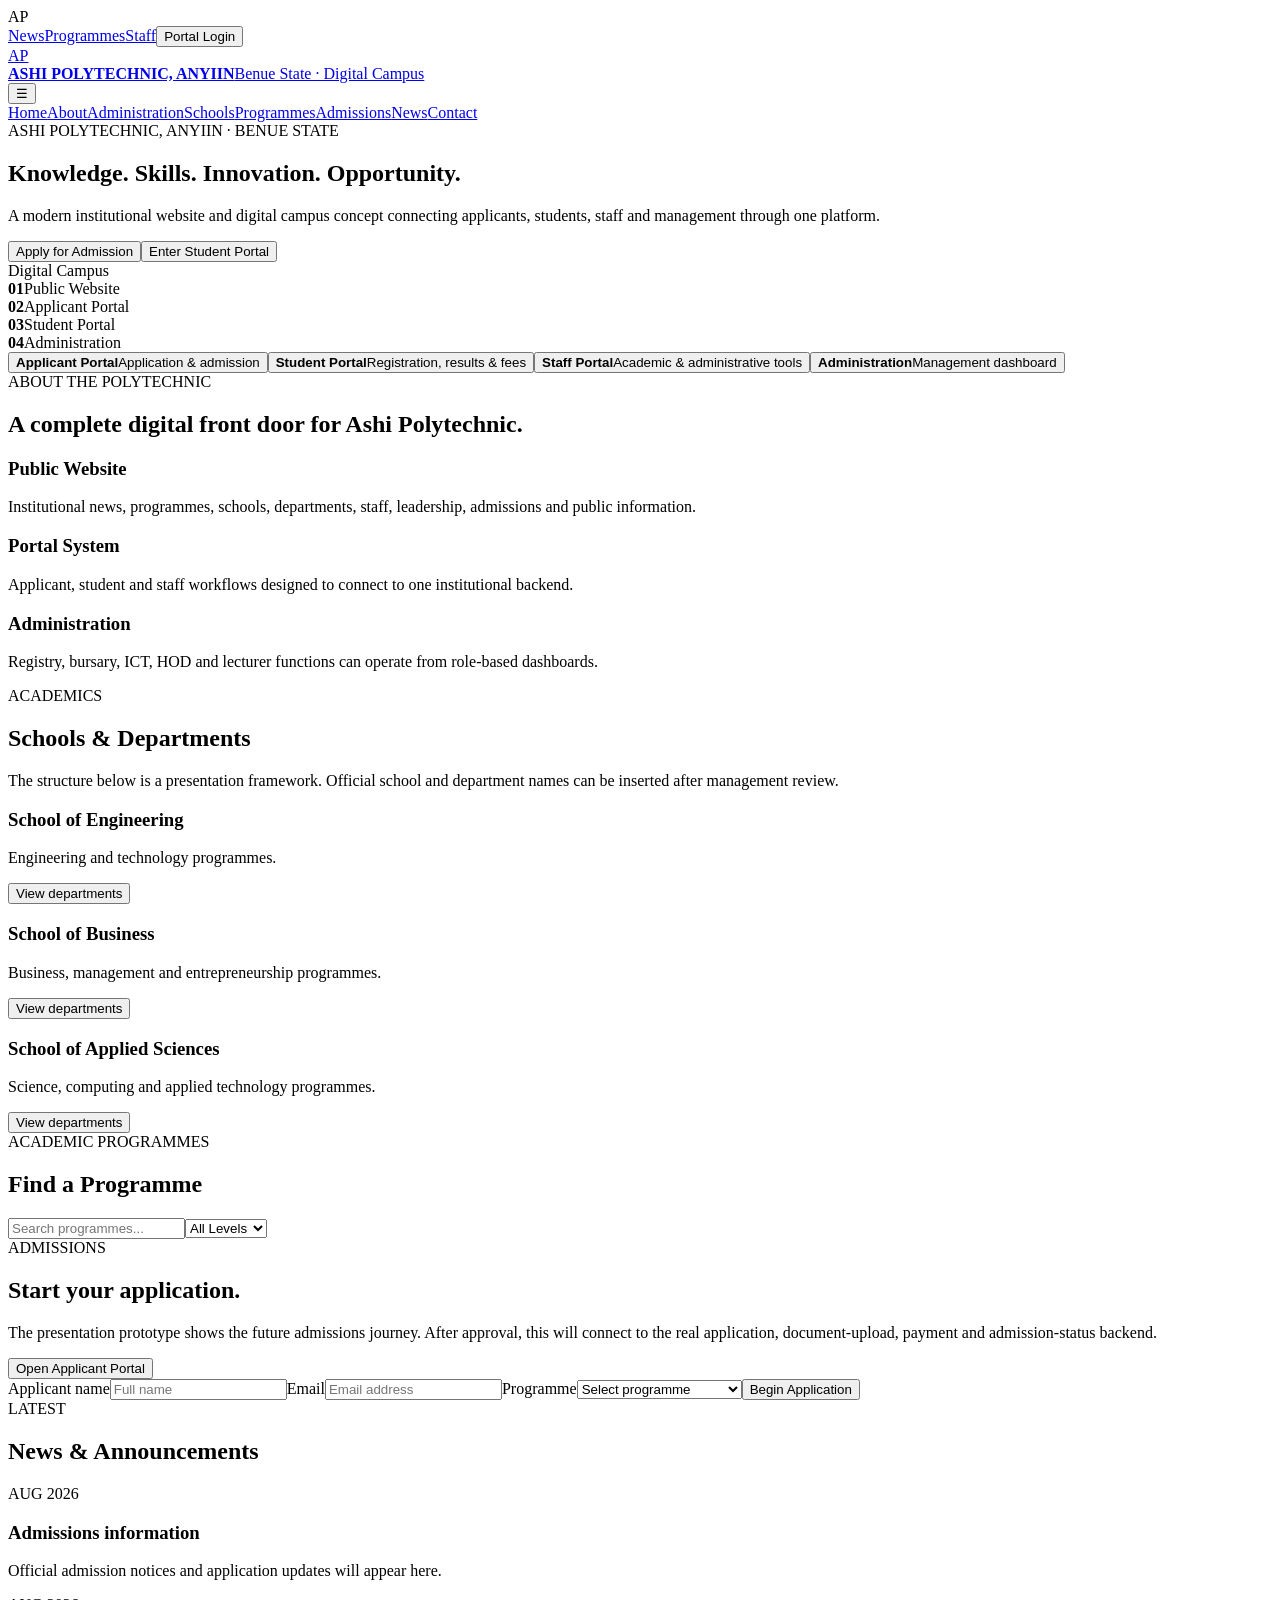
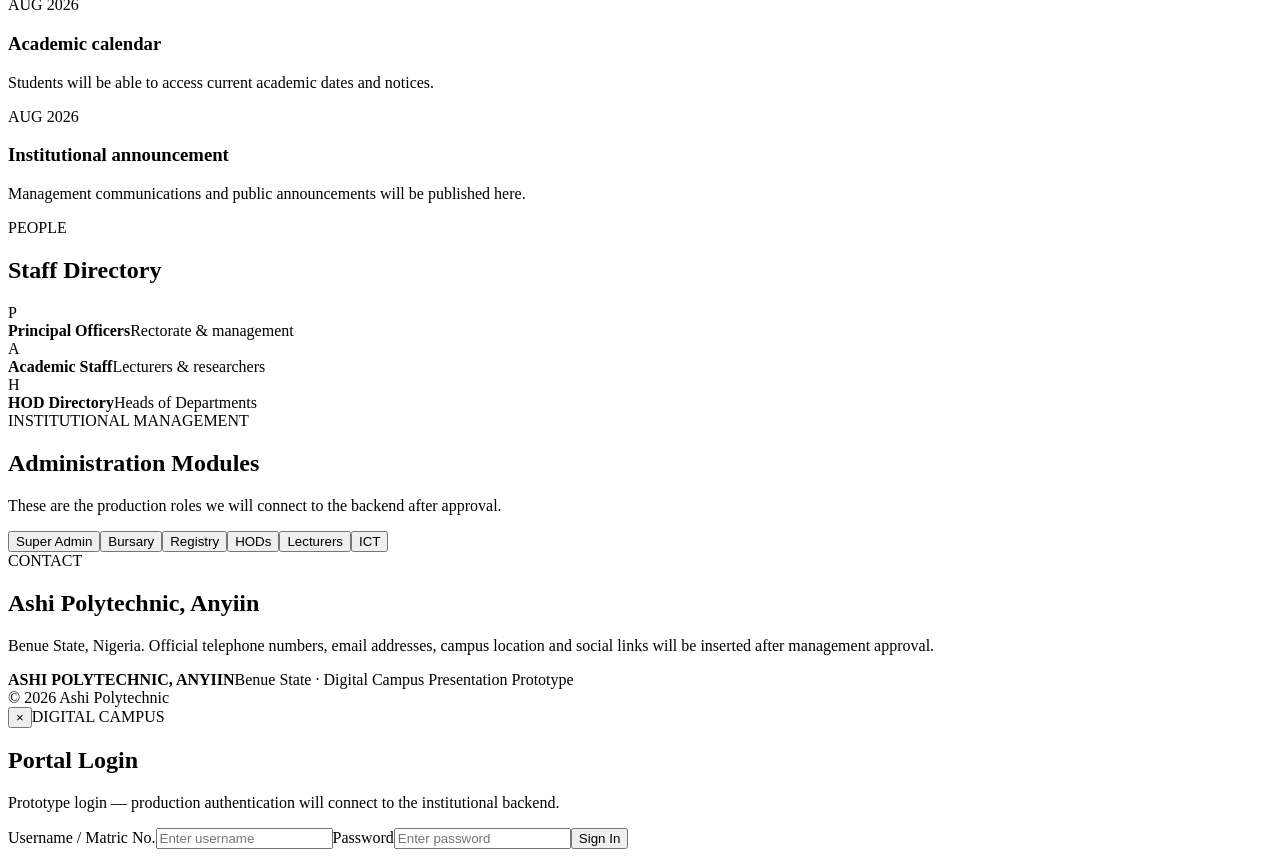
==== index.html @ cea61e9b "Build Ashi Polytechnic public website and portal presentation frontend" ====
<!doctype html>
<html lang="en">
<head>
  <meta charset="utf-8">
  <meta name="viewport" content="width=device-width, initial-scale=1">
  <title>Ashi Polytechnic, Anyiin | Digital Campus</title>
  <meta name="description" content="Ashi Polytechnic, Anyiin, Benue State — institutional website and digital campus presentation prototype.">
  <link rel="stylesheet" href="styles.css">
</head>
<body>
  <header class="topbar"><div class="topbar-inner"><div class="brand-mini">AP</div><div class="top-links"><a href="#news">News</a><a href="#programmes">Programmes</a><a href="#staff">Staff</a><button class="login-btn" onclick="openPortal('student')">Portal Login</button></div></div></header>
  <nav class="navbar"><div class="container nav-inner"><a class="brand" href="#home"><div class="crest">AP</div><div><strong>ASHI POLYTECHNIC, ANYIIN</strong><span>Benue State · Digital Campus</span></div></a><button class="menu-toggle" onclick="toggleMenu()">☰</button><div id="navMenu" class="nav-menu"><a href="#home">Home</a><a href="#about">About</a><a href="#administration">Administration</a><a href="#schools">Schools</a><a href="#programmes">Programmes</a><a href="#admissions">Admissions</a><a href="#news">News</a><a href="#contact">Contact</a></div></div></nav>

  <main>
    <section id="home" class="hero"><div class="container hero-grid"><div><span class="eyebrow">ASHI POLYTECHNIC, ANYIIN · BENUE STATE</span><h1>Knowledge. Skills. Innovation. Opportunity.</h1><p>A modern institutional website and digital campus concept connecting applicants, students, staff and management through one platform.</p><div class="hero-actions"><button class="primary" onclick="showSection('admissions')">Apply for Admission</button><button class="secondary" onclick="openPortal('student')">Enter Student Portal</button></div></div><div class="hero-card"><div class="hero-card-head">Digital Campus</div><div class="stat-grid"><div><b>01</b><span>Public Website</span></div><div><b>02</b><span>Applicant Portal</span></div><div><b>03</b><span>Student Portal</span></div><div><b>04</b><span>Administration</span></div></div></div></div></section>

    <section class="quick container"><button onclick="openPortal('applicant')"><b>Applicant Portal</b><span>Application & admission</span></button><button onclick="openPortal('student')"><b>Student Portal</b><span>Registration, results & fees</span></button><button onclick="openPortal('staff')"><b>Staff Portal</b><span>Academic & administrative tools</span></button><button onclick="openPortal('admin')"><b>Administration</b><span>Management dashboard</span></button></section>

    <section id="about" class="section container"><div class="section-head"><span class="eyebrow">ABOUT THE POLYTECHNIC</span><h2>A complete digital front door for Ashi Polytechnic.</h2></div><div class="cards three"><article><h3>Public Website</h3><p>Institutional news, programmes, schools, departments, staff, leadership, admissions and public information.</p></article><article><h3>Portal System</h3><p>Applicant, student and staff workflows designed to connect to one institutional backend.</p></article><article><h3>Administration</h3><p>Registry, bursary, ICT, HOD and lecturer functions can operate from role-based dashboards.</p></article></div></section>

    <section id="schools" class="section alt"><div class="container"><div class="section-head"><span class="eyebrow">ACADEMICS</span><h2>Schools & Departments</h2><p class="muted">The structure below is a presentation framework. Official school and department names can be inserted after management review.</p></div><div class="cards three"><article><h3>School of Engineering</h3><p>Engineering and technology programmes.</p><button onclick="demoToast('Engineering departments will appear here.')">View departments</button></article><article><h3>School of Business</h3><p>Business, management and entrepreneurship programmes.</p><button onclick="demoToast('Business departments will appear here.')">View departments</button></article><article><h3>School of Applied Sciences</h3><p>Science, computing and applied technology programmes.</p><button onclick="demoToast('Applied Science departments will appear here.')">View departments</button></article></div></div></section>

    <section id="programmes" class="section container"><div class="section-head"><span class="eyebrow">ACADEMIC PROGRAMMES</span><h2>Find a Programme</h2></div><div class="search-row"><input id="courseSearch" oninput="filterCourses()" placeholder="Search programmes..."><select id="level" onchange="filterCourses()"><option>All Levels</option><option>ND</option><option>HND</option><option>Certificate</option></select></div><div id="courseList" class="course-list"></div></section>

    <section id="admissions" class="section alt"><div class="container split"><div><span class="eyebrow">ADMISSIONS</span><h2>Start your application.</h2><p>The presentation prototype shows the future admissions journey. After approval, this will connect to the real application, document-upload, payment and admission-status backend.</p><button class="secondary dark" onclick="openPortal('applicant')">Open Applicant Portal</button></div><div class="application-card"><label>Applicant name<input placeholder="Full name"></label><label>Email<input type="email" placeholder="Email address"></label><label>Programme<select><option>Select programme</option><option>Computer Science</option><option>Business Administration</option><option>Electrical Engineering</option></select></label><button class="primary" onclick="demoToast('Demo application saved locally. Production version will submit to the backend.')">Begin Application</button></div></div></section>

    <section id="news" class="section container"><div class="section-head"><span class="eyebrow">LATEST</span><h2>News & Announcements</h2></div><div class="cards three"><article><span class="date">AUG 2026</span><h3>Admissions information</h3><p>Official admission notices and application updates will appear here.</p></article><article><span class="date">AUG 2026</span><h3>Academic calendar</h3><p>Students will be able to access current academic dates and notices.</p></article><article><span class="date">AUG 2026</span><h3>Institutional announcement</h3><p>Management communications and public announcements will be published here.</p></article></div></section>

    <section id="staff" class="section alt"><div class="container"><div class="section-head"><span class="eyebrow">PEOPLE</span><h2>Staff Directory</h2></div><div class="staff-grid"><div class="staff-card"><div class="avatar">P</div><div><b>Principal Officers</b><span>Rectorate & management</span></div></div><div class="staff-card"><div class="avatar">A</div><div><b>Academic Staff</b><span>Lecturers & researchers</span></div></div><div class="staff-card"><div class="avatar">H</div><div><b>HOD Directory</b><span>Heads of Departments</span></div></div></div></div></section>

    <section id="administration" class="section container"><div class="section-head"><span class="eyebrow">INSTITUTIONAL MANAGEMENT</span><h2>Administration Modules</h2><p class="muted">These are the production roles we will connect to the backend after approval.</p></div><div class="admin-grid"><button onclick="openPortal('admin')">Super Admin</button><button onclick="openPortal('bursary')">Bursary</button><button onclick="openPortal('registry')">Registry</button><button onclick="openPortal('hod')">HODs</button><button onclick="openPortal('lecturer')">Lecturers</button><button onclick="openPortal('ict')">ICT</button></div></section>

    <section id="contact" class="section contact"><div class="container"><span class="eyebrow">CONTACT</span><h2>Ashi Polytechnic, Anyiin</h2><p>Benue State, Nigeria. Official telephone numbers, email addresses, campus location and social links will be inserted after management approval.</p></div></section>
  </main>

  <footer><div class="container footer-inner"><div><b>ASHI POLYTECHNIC, ANYIIN</b><span>Benue State · Digital Campus Presentation Prototype</span></div><span>© 2026 Ashi Polytechnic</span></div></footer>

  <div id="portalModal" class="modal hidden"><div class="modal-box"><button class="close" onclick="closePortal()">×</button><span class="eyebrow">DIGITAL CAMPUS</span><h2 id="portalTitle">Portal Login</h2><p id="portalHint">Prototype login — production authentication will connect to the institutional backend.</p><label>Username / Matric No.<input id="loginUser" placeholder="Enter username"></label><label>Password<input type="password" placeholder="Enter password"></label><button class="primary full" onclick="loginDemo()">Sign In</button><div id="portalModules" class="portal-modules"></div></div></div><div id="toast" class="toast"></div>
  <script src="app.js"></script>
</body>
</html>
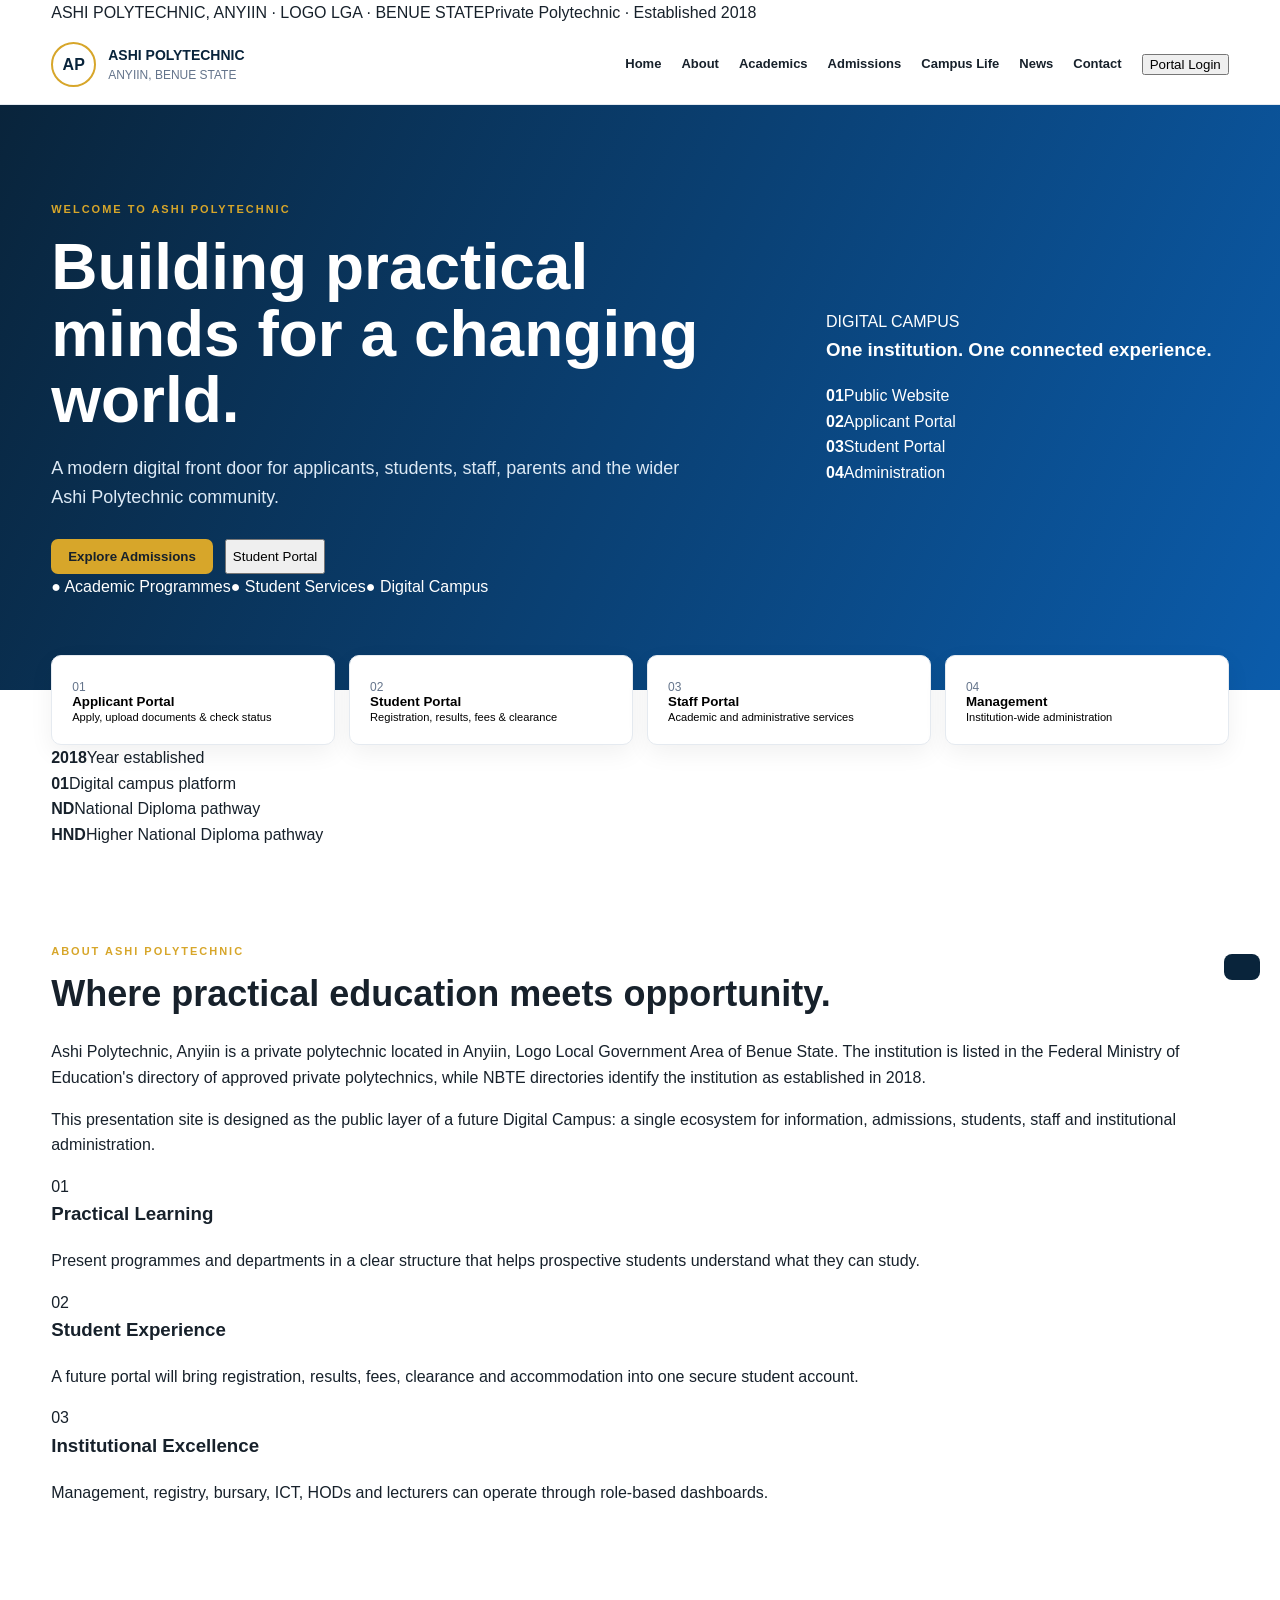
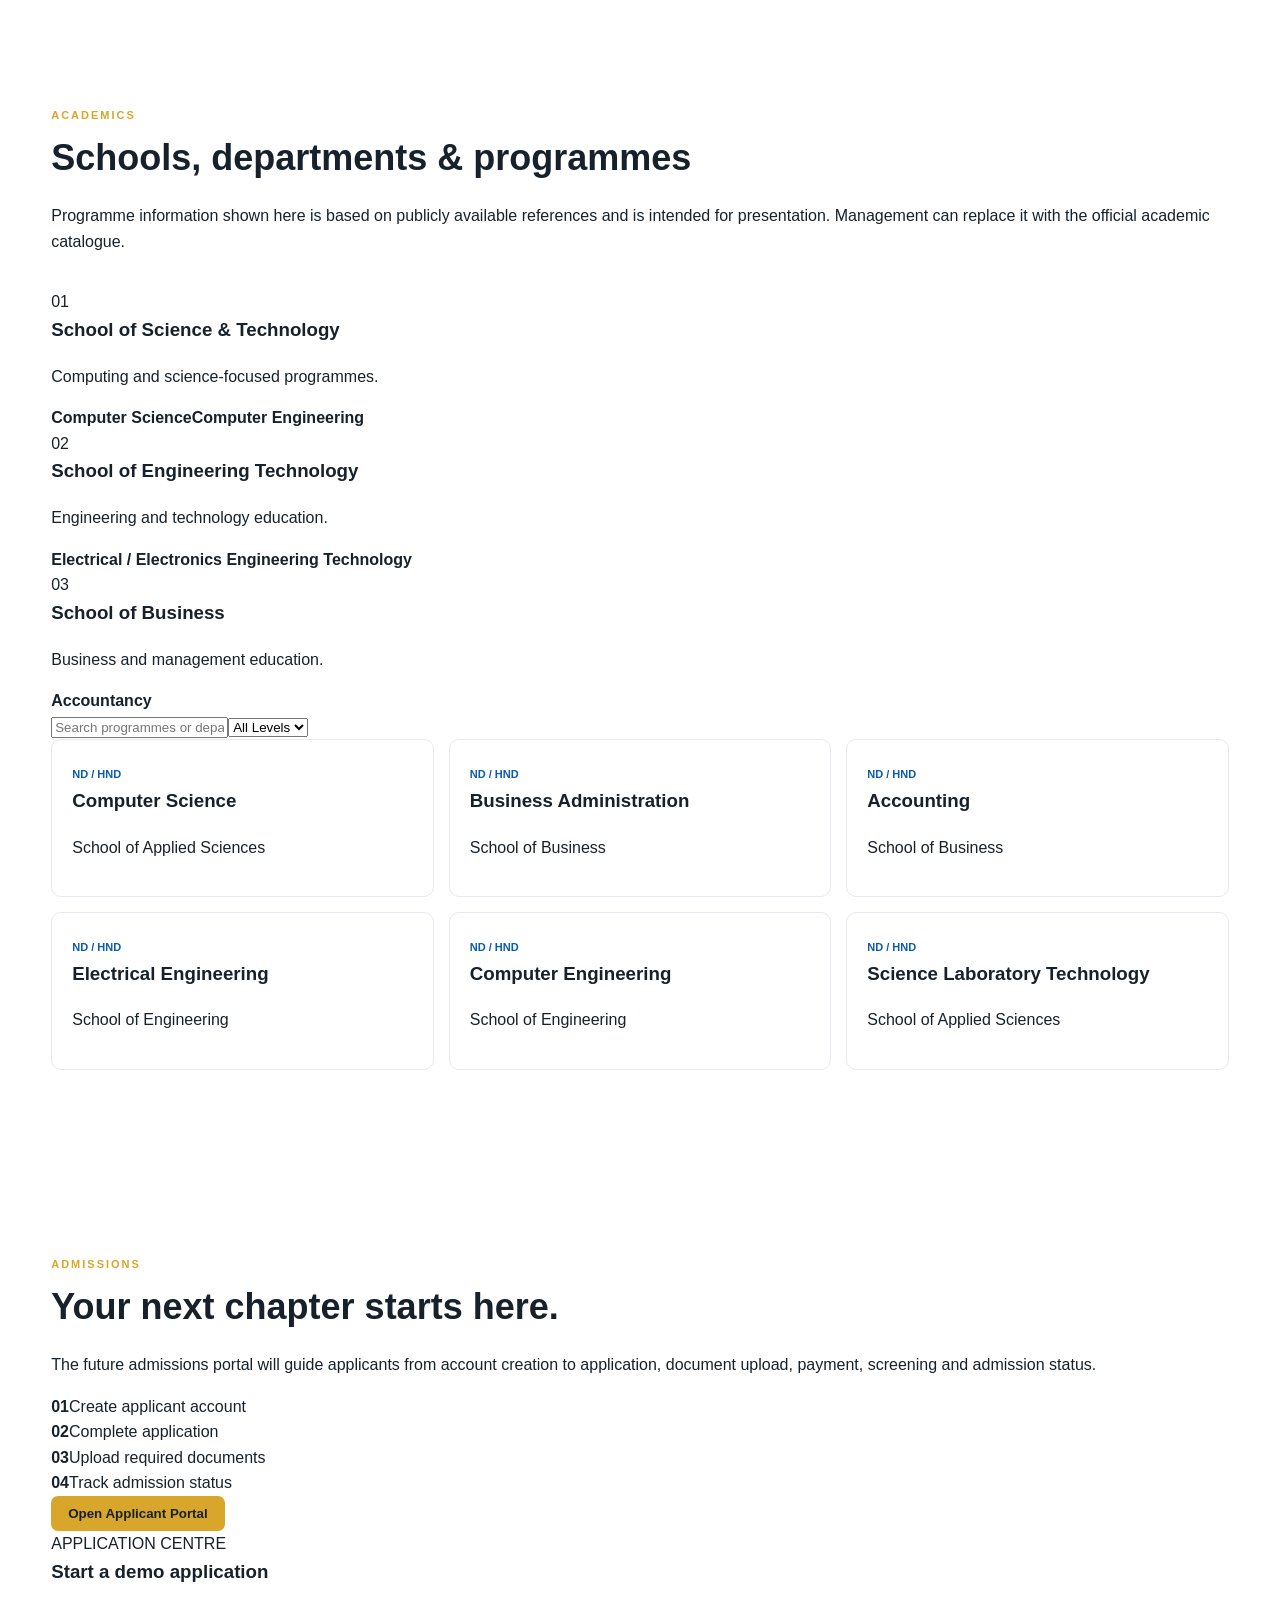
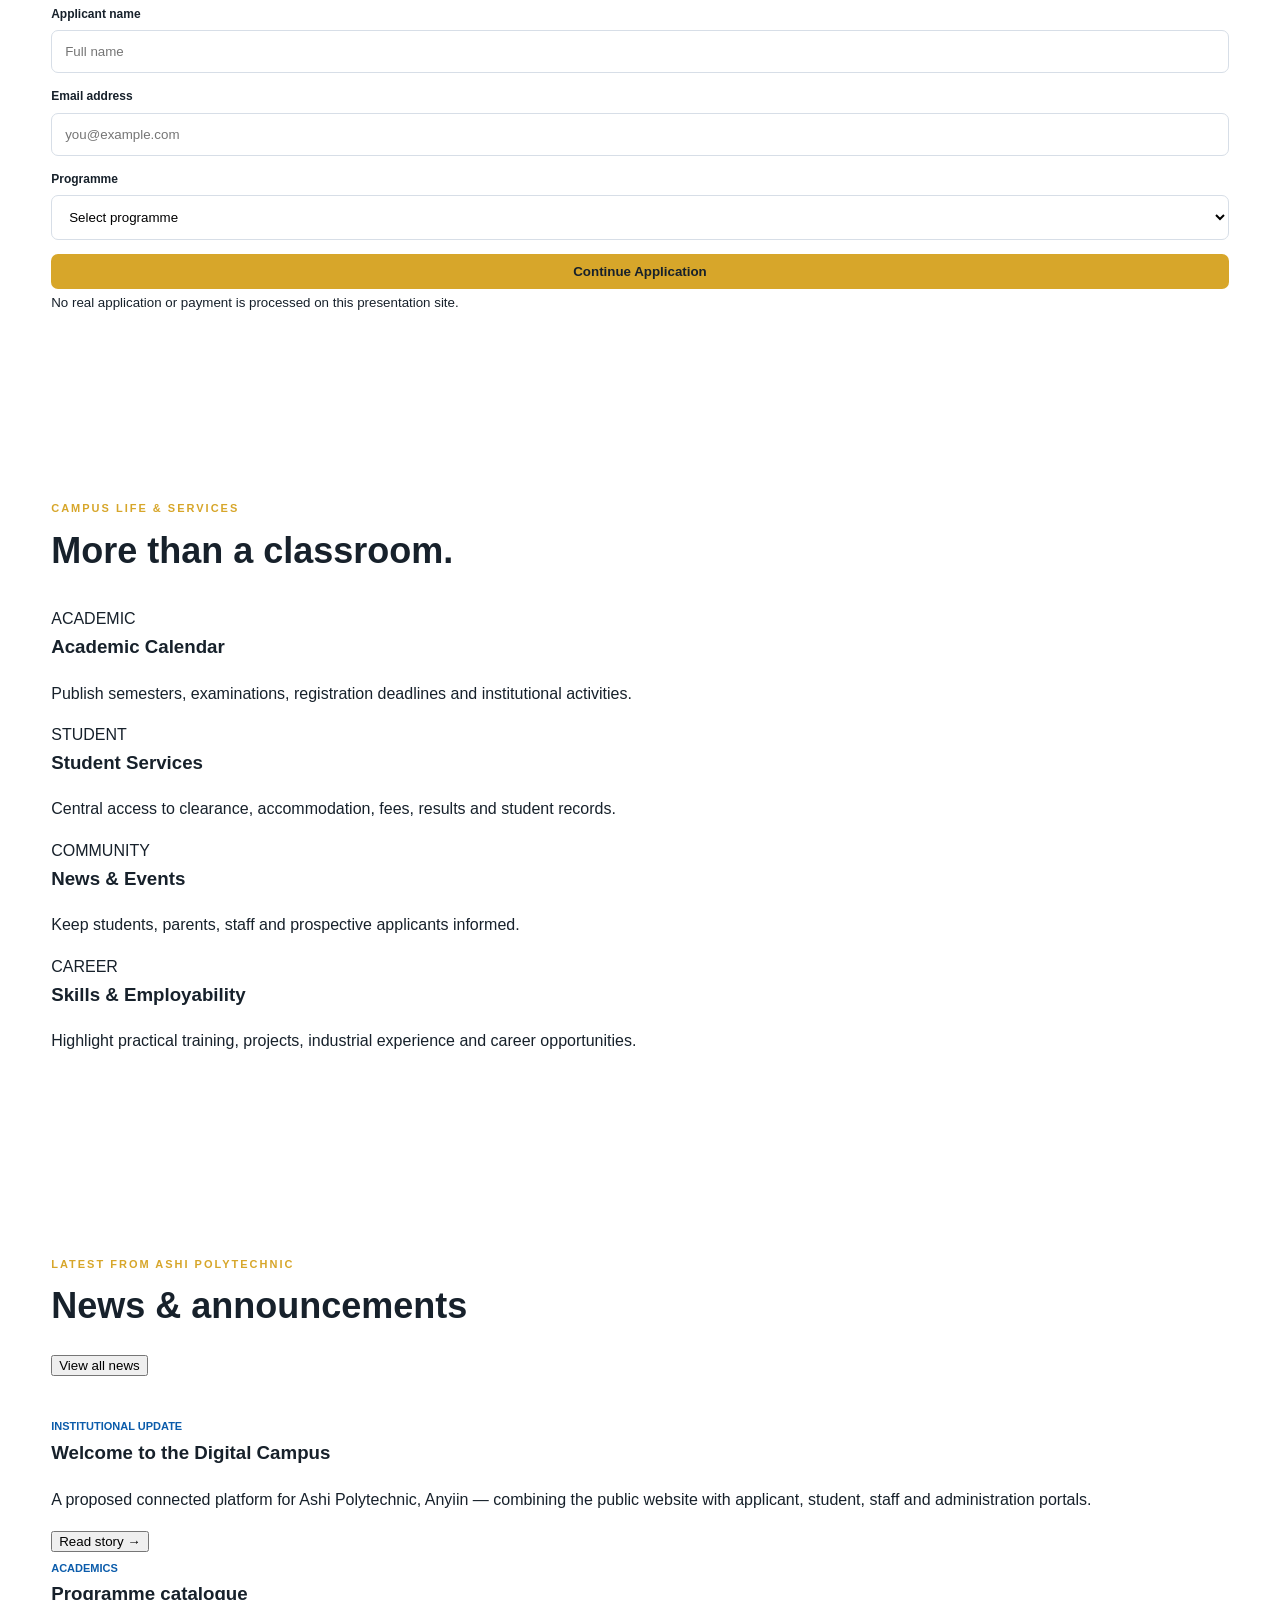
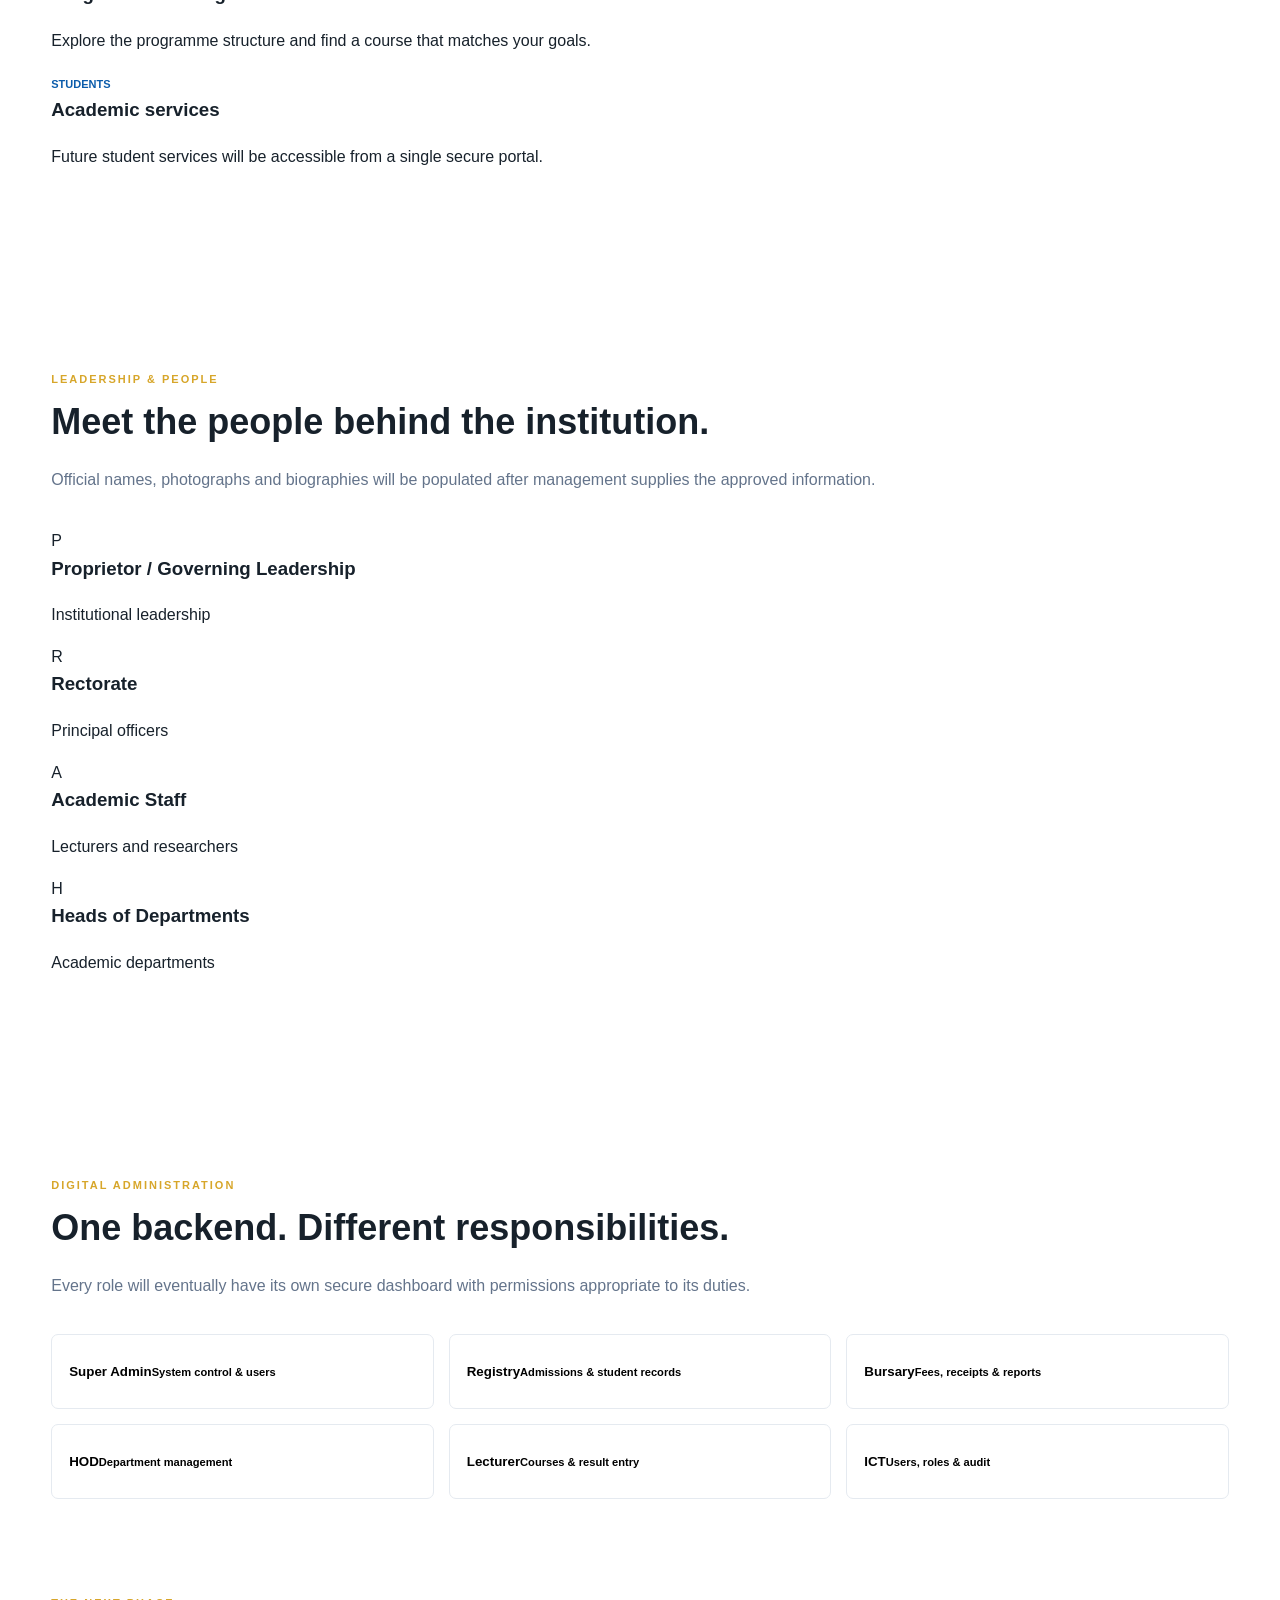
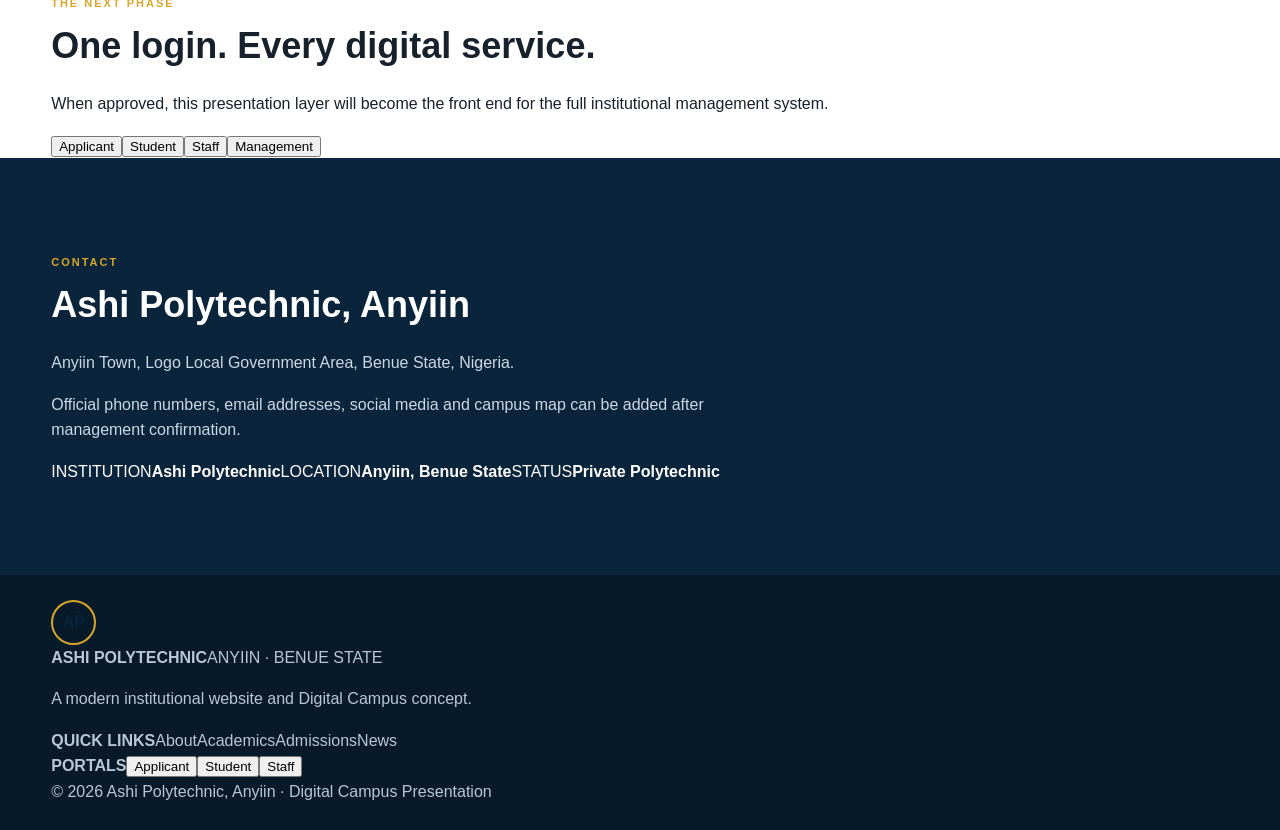
==== commit 3cd9de89: "Build presentation-ready Ashi Polytechnic institutional frontend" ====
--- a/index.html
+++ b/index.html
@@ -1,41 +1,33 @@
 <!doctype html>
 <html lang="en">
 <head>
-  <meta charset="utf-8">
-  <meta name="viewport" content="width=device-width, initial-scale=1">
-  <title>Ashi Polytechnic, Anyiin | Digital Campus</title>
-  <meta name="description" content="Ashi Polytechnic, Anyiin, Benue State — institutional website and digital campus presentation prototype.">
-  <link rel="stylesheet" href="styles.css">
+<meta charset="utf-8"><meta name="viewport" content="width=device-width,initial-scale=1">
+<title>Ashi Polytechnic, Anyiin | Official Digital Campus</title>
+<meta name="description" content="Ashi Polytechnic, Anyiin, Logo Local Government, Benue State — Digital Campus presentation website.">
+<link rel="stylesheet" href="styles.css">
 </head>
 <body>
-  <header class="topbar"><div class="topbar-inner"><div class="brand-mini">AP</div><div class="top-links"><a href="#news">News</a><a href="#programmes">Programmes</a><a href="#staff">Staff</a><button class="login-btn" onclick="openPortal('student')">Portal Login</button></div></div></header>
-  <nav class="navbar"><div class="container nav-inner"><a class="brand" href="#home"><div class="crest">AP</div><div><strong>ASHI POLYTECHNIC, ANYIIN</strong><span>Benue State · Digital Campus</span></div></a><button class="menu-toggle" onclick="toggleMenu()">☰</button><div id="navMenu" class="nav-menu"><a href="#home">Home</a><a href="#about">About</a><a href="#administration">Administration</a><a href="#schools">Schools</a><a href="#programmes">Programmes</a><a href="#admissions">Admissions</a><a href="#news">News</a><a href="#contact">Contact</a></div></div></nav>
-
-  <main>
-    <section id="home" class="hero"><div class="container hero-grid"><div><span class="eyebrow">ASHI POLYTECHNIC, ANYIIN · BENUE STATE</span><h1>Knowledge. Skills. Innovation. Opportunity.</h1><p>A modern institutional website and digital campus concept connecting applicants, students, staff and management through one platform.</p><div class="hero-actions"><button class="primary" onclick="showSection('admissions')">Apply for Admission</button><button class="secondary" onclick="openPortal('student')">Enter Student Portal</button></div></div><div class="hero-card"><div class="hero-card-head">Digital Campus</div><div class="stat-grid"><div><b>01</b><span>Public Website</span></div><div><b>02</b><span>Applicant Portal</span></div><div><b>03</b><span>Student Portal</span></div><div><b>04</b><span>Administration</span></div></div></div></div></section>
-
-    <section class="quick container"><button onclick="openPortal('applicant')"><b>Applicant Portal</b><span>Application & admission</span></button><button onclick="openPortal('student')"><b>Student Portal</b><span>Registration, results & fees</span></button><button onclick="openPortal('staff')"><b>Staff Portal</b><span>Academic & administrative tools</span></button><button onclick="openPortal('admin')"><b>Administration</b><span>Management dashboard</span></button></section>
-
-    <section id="about" class="section container"><div class="section-head"><span class="eyebrow">ABOUT THE POLYTECHNIC</span><h2>A complete digital front door for Ashi Polytechnic.</h2></div><div class="cards three"><article><h3>Public Website</h3><p>Institutional news, programmes, schools, departments, staff, leadership, admissions and public information.</p></article><article><h3>Portal System</h3><p>Applicant, student and staff workflows designed to connect to one institutional backend.</p></article><article><h3>Administration</h3><p>Registry, bursary, ICT, HOD and lecturer functions can operate from role-based dashboards.</p></article></div></section>
-
-    <section id="schools" class="section alt"><div class="container"><div class="section-head"><span class="eyebrow">ACADEMICS</span><h2>Schools & Departments</h2><p class="muted">The structure below is a presentation framework. Official school and department names can be inserted after management review.</p></div><div class="cards three"><article><h3>School of Engineering</h3><p>Engineering and technology programmes.</p><button onclick="demoToast('Engineering departments will appear here.')">View departments</button></article><article><h3>School of Business</h3><p>Business, management and entrepreneurship programmes.</p><button onclick="demoToast('Business departments will appear here.')">View departments</button></article><article><h3>School of Applied Sciences</h3><p>Science, computing and applied technology programmes.</p><button onclick="demoToast('Applied Science departments will appear here.')">View departments</button></article></div></div></section>
-
-    <section id="programmes" class="section container"><div class="section-head"><span class="eyebrow">ACADEMIC PROGRAMMES</span><h2>Find a Programme</h2></div><div class="search-row"><input id="courseSearch" oninput="filterCourses()" placeholder="Search programmes..."><select id="level" onchange="filterCourses()"><option>All Levels</option><option>ND</option><option>HND</option><option>Certificate</option></select></div><div id="courseList" class="course-list"></div></section>
-
-    <section id="admissions" class="section alt"><div class="container split"><div><span class="eyebrow">ADMISSIONS</span><h2>Start your application.</h2><p>The presentation prototype shows the future admissions journey. After approval, this will connect to the real application, document-upload, payment and admission-status backend.</p><button class="secondary dark" onclick="openPortal('applicant')">Open Applicant Portal</button></div><div class="application-card"><label>Applicant name<input placeholder="Full name"></label><label>Email<input type="email" placeholder="Email address"></label><label>Programme<select><option>Select programme</option><option>Computer Science</option><option>Business Administration</option><option>Electrical Engineering</option></select></label><button class="primary" onclick="demoToast('Demo application saved locally. Production version will submit to the backend.')">Begin Application</button></div></div></section>
-
-    <section id="news" class="section container"><div class="section-head"><span class="eyebrow">LATEST</span><h2>News & Announcements</h2></div><div class="cards three"><article><span class="date">AUG 2026</span><h3>Admissions information</h3><p>Official admission notices and application updates will appear here.</p></article><article><span class="date">AUG 2026</span><h3>Academic calendar</h3><p>Students will be able to access current academic dates and notices.</p></article><article><span class="date">AUG 2026</span><h3>Institutional announcement</h3><p>Management communications and public announcements will be published here.</p></article></div></section>
-
-    <section id="staff" class="section alt"><div class="container"><div class="section-head"><span class="eyebrow">PEOPLE</span><h2>Staff Directory</h2></div><div class="staff-grid"><div class="staff-card"><div class="avatar">P</div><div><b>Principal Officers</b><span>Rectorate & management</span></div></div><div class="staff-card"><div class="avatar">A</div><div><b>Academic Staff</b><span>Lecturers & researchers</span></div></div><div class="staff-card"><div class="avatar">H</div><div><b>HOD Directory</b><span>Heads of Departments</span></div></div></div></div></section>
-
-    <section id="administration" class="section container"><div class="section-head"><span class="eyebrow">INSTITUTIONAL MANAGEMENT</span><h2>Administration Modules</h2><p class="muted">These are the production roles we will connect to the backend after approval.</p></div><div class="admin-grid"><button onclick="openPortal('admin')">Super Admin</button><button onclick="openPortal('bursary')">Bursary</button><button onclick="openPortal('registry')">Registry</button><button onclick="openPortal('hod')">HODs</button><button onclick="openPortal('lecturer')">Lecturers</button><button onclick="openPortal('ict')">ICT</button></div></section>
-
-    <section id="contact" class="section contact"><div class="container"><span class="eyebrow">CONTACT</span><h2>Ashi Polytechnic, Anyiin</h2><p>Benue State, Nigeria. Official telephone numbers, email addresses, campus location and social links will be inserted after management approval.</p></div></section>
-  </main>
-
-  <footer><div class="container footer-inner"><div><b>ASHI POLYTECHNIC, ANYIIN</b><span>Benue State · Digital Campus Presentation Prototype</span></div><span>© 2026 Ashi Polytechnic</span></div></footer>
-
-  <div id="portalModal" class="modal hidden"><div class="modal-box"><button class="close" onclick="closePortal()">×</button><span class="eyebrow">DIGITAL CAMPUS</span><h2 id="portalTitle">Portal Login</h2><p id="portalHint">Prototype login — production authentication will connect to the institutional backend.</p><label>Username / Matric No.<input id="loginUser" placeholder="Enter username"></label><label>Password<input type="password" placeholder="Enter password"></label><button class="primary full" onclick="loginDemo()">Sign In</button><div id="portalModules" class="portal-modules"></div></div></div><div id="toast" class="toast"></div>
-  <script src="app.js"></script>
-</body>
-</html>+<div class="announcement"><div class="container announcement-inner"><span>ASHI POLYTECHNIC, ANYIIN · LOGO LGA · BENUE STATE</span><span>Private Polytechnic · Established 2018</span></div></div>
+<header class="navbar"><div class="container nav-inner">
+<a class="brand" href="#home"><div class="crest">AP</div><div><strong>ASHI POLYTECHNIC</strong><span>ANYIIN, BENUE STATE</span></div></a>
+<button class="menu-toggle" onclick="toggleMenu()" aria-label="Open menu">☰</button>
+<nav id="navMenu" class="nav-menu"><a href="#home">Home</a><a href="#about">About</a><a href="#academics">Academics</a><a href="#admissions">Admissions</a><a href="#campus">Campus Life</a><a href="#news">News</a><a href="#contact">Contact</a><button class="nav-login" onclick="openPortal('student')">Portal Login</button></nav>
+</div></header>
+<main>
+<section id="home" class="hero"><div class="hero-overlay"></div><div class="container hero-grid"><div class="hero-copy"><span class="eyebrow">WELCOME TO ASHI POLYTECHNIC</span><h1>Building practical minds for a changing world.</h1><p>A modern digital front door for applicants, students, staff, parents and the wider Ashi Polytechnic community.</p><div class="hero-actions"><button class="primary" onclick="showSection('admissions')">Explore Admissions</button><button class="ghost" onclick="openPortal('student')">Student Portal</button></div><div class="hero-trust"><span>● Academic Programmes</span><span>● Student Services</span><span>● Digital Campus</span></div></div><div class="hero-panel"><span class="panel-label">DIGITAL CAMPUS</span><h3>One institution. One connected experience.</h3><div class="panel-row"><b>01</b><span>Public Website</span></div><div class="panel-row"><b>02</b><span>Applicant Portal</span></div><div class="panel-row"><b>03</b><span>Student Portal</span></div><div class="panel-row"><b>04</b><span>Administration</span></div></div></div></section>
+<section class="quick container"><button onclick="openPortal('applicant')"><span class="icon">01</span><b>Applicant Portal</b><small>Apply, upload documents & check status</small></button><button onclick="openPortal('student')"><span class="icon">02</span><b>Student Portal</b><small>Registration, results, fees & clearance</small></button><button onclick="openPortal('staff')"><span class="icon">03</span><b>Staff Portal</b><small>Academic and administrative services</small></button><button onclick="openPortal('admin')"><span class="icon">04</span><b>Management</b><small>Institution-wide administration</small></button></section>
+<section class="stats"><div class="container stats-grid"><div><strong>2018</strong><span>Year established</span></div><div><strong>01</strong><span>Digital campus platform</span></div><div><strong>ND</strong><span>National Diploma pathway</span></div><div><strong>HND</strong><span>Higher National Diploma pathway</span></div></div></section>
+<section id="about" class="section"><div class="container split-intro"><div><span class="eyebrow">ABOUT ASHI POLYTECHNIC</span><h2>Where practical education meets opportunity.</h2></div><div><p class="lead">Ashi Polytechnic, Anyiin is a private polytechnic located in Anyiin, Logo Local Government Area of Benue State. The institution is listed in the Federal Ministry of Education's directory of approved private polytechnics, while NBTE directories identify the institution as established in 2018.</p><p>This presentation site is designed as the public layer of a future Digital Campus: a single ecosystem for information, admissions, students, staff and institutional administration.</p></div></div><div class="container feature-grid"><article><div class="feature-number">01</div><h3>Practical Learning</h3><p>Present programmes and departments in a clear structure that helps prospective students understand what they can study.</p></article><article><div class="feature-number">02</div><h3>Student Experience</h3><p>A future portal will bring registration, results, fees, clearance and accommodation into one secure student account.</p></article><article><div class="feature-number">03</div><h3>Institutional Excellence</h3><p>Management, registry, bursary, ICT, HODs and lecturers can operate through role-based dashboards.</p></article></div></section>
+<section id="academics" class="section dark-section"><div class="container"><div class="section-head light"><span class="eyebrow">ACADEMICS</span><h2>Schools, departments & programmes</h2><p>Programme information shown here is based on publicly available references and is intended for presentation. Management can replace it with the official academic catalogue.</p></div><div class="school-grid"><article class="school-card"><span>01</span><h3>School of Science & Technology</h3><p>Computing and science-focused programmes.</p><div class="tags"><b>Computer Science</b><b>Computer Engineering</b></div></article><article class="school-card"><span>02</span><h3>School of Engineering Technology</h3><p>Engineering and technology education.</p><div class="tags"><b>Electrical / Electronics Engineering Technology</b></div></article><article class="school-card"><span>03</span><h3>School of Business</h3><p>Business and management education.</p><div class="tags"><b>Accountancy</b></div></article></div><div class="programme-toolbar"><input id="courseSearch" oninput="filterCourses()" placeholder="Search programmes or departments..."><select id="level" onchange="filterCourses()"><option>All Levels</option><option>ND</option><option>HND</option></select></div><div id="courseList" class="course-list"></div></div></section>
+<section id="admissions" class="section admissions"><div class="container admissions-grid"><div><span class="eyebrow">ADMISSIONS</span><h2>Your next chapter starts here.</h2><p class="lead">The future admissions portal will guide applicants from account creation to application, document upload, payment, screening and admission status.</p><div class="steps"><div><b>01</b><span>Create applicant account</span></div><div><b>02</b><span>Complete application</span></div><div><b>03</b><span>Upload required documents</span></div><div><b>04</b><span>Track admission status</span></div></div><button class="primary" onclick="openPortal('applicant')">Open Applicant Portal</button></div><div class="admission-card"><span class="card-kicker">APPLICATION CENTRE</span><h3>Start a demo application</h3><label>Applicant name<input placeholder="Full name"></label><label>Email address<input type="email" placeholder="you@example.com"></label><label>Programme<select><option>Select programme</option><option>Computer Science</option><option>Computer Engineering</option><option>Electrical / Electronics Engineering Technology</option><option>Accountancy</option></select></label><button class="primary full" onclick="demoToast('Presentation demo: application captured locally. The production system will connect to the real admissions backend.')">Continue Application</button><small>No real application or payment is processed on this presentation site.</small></div></div></section>
+<section id="campus" class="section soft"><div class="container"><div class="section-head"><span class="eyebrow">CAMPUS LIFE & SERVICES</span><h2>More than a classroom.</h2></div><div class="service-grid"><article><span>ACADEMIC</span><h3>Academic Calendar</h3><p>Publish semesters, examinations, registration deadlines and institutional activities.</p></article><article><span>STUDENT</span><h3>Student Services</h3><p>Central access to clearance, accommodation, fees, results and student records.</p></article><article><span>COMMUNITY</span><h3>News & Events</h3><p>Keep students, parents, staff and prospective applicants informed.</p></article><article><span>CAREER</span><h3>Skills & Employability</h3><p>Highlight practical training, projects, industrial experience and career opportunities.</p></article></div></div></section>
+<section id="news" class="section"><div class="container"><div class="section-head row-head"><div><span class="eyebrow">LATEST FROM ASHI POLYTECHNIC</span><h2>News & announcements</h2></div><button class="outline" onclick="demoToast('The production CMS will allow authorized staff to publish news here.')">View all news</button></div><div class="news-grid"><article class="news-feature"><span class="date">INSTITUTIONAL UPDATE</span><h3>Welcome to the Digital Campus</h3><p>A proposed connected platform for Ashi Polytechnic, Anyiin — combining the public website with applicant, student, staff and administration portals.</p><button class="text-btn" onclick="demoToast('News detail pages will be powered by the production CMS.')">Read story →</button></article><article><span class="date">ACADEMICS</span><h3>Programme catalogue</h3><p>Explore the programme structure and find a course that matches your goals.</p></article><article><span class="date">STUDENTS</span><h3>Academic services</h3><p>Future student services will be accessible from a single secure portal.</p></article></div></div></section>
+<section class="section leadership"><div class="container"><div class="section-head"><span class="eyebrow">LEADERSHIP & PEOPLE</span><h2>Meet the people behind the institution.</h2><p class="muted">Official names, photographs and biographies will be populated after management supplies the approved information.</p></div><div class="people-grid"><article><div class="portrait">P</div><h3>Proprietor / Governing Leadership</h3><p>Institutional leadership</p></article><article><div class="portrait">R</div><h3>Rectorate</h3><p>Principal officers</p></article><article><div class="portrait">A</div><h3>Academic Staff</h3><p>Lecturers and researchers</p></article><article><div class="portrait">H</div><h3>Heads of Departments</h3><p>Academic departments</p></article></div></div></section>
+<section id="administration" class="section soft"><div class="container"><div class="section-head"><span class="eyebrow">DIGITAL ADMINISTRATION</span><h2>One backend. Different responsibilities.</h2><p class="muted">Every role will eventually have its own secure dashboard with permissions appropriate to its duties.</p></div><div class="admin-grid"><button onclick="openPortal('admin')"><b>Super Admin</b><small>System control & users</small></button><button onclick="openPortal('registry')"><b>Registry</b><small>Admissions & student records</small></button><button onclick="openPortal('bursary')"><b>Bursary</b><small>Fees, receipts & reports</small></button><button onclick="openPortal('hod')"><b>HOD</b><small>Department management</small></button><button onclick="openPortal('lecturer')"><b>Lecturer</b><small>Courses & result entry</small></button><button onclick="openPortal('ict')"><b>ICT</b><small>Users, roles & audit</small></button></div></div></section>
+<section class="portal-callout"><div class="container portal-callout-inner"><div><span class="eyebrow">THE NEXT PHASE</span><h2>One login. Every digital service.</h2><p>When approved, this presentation layer will become the front end for the full institutional management system.</p></div><div class="portal-buttons"><button onclick="openPortal('applicant')">Applicant</button><button onclick="openPortal('student')">Student</button><button onclick="openPortal('staff')">Staff</button><button onclick="openPortal('admin')">Management</button></div></div></section>
+<section id="contact" class="section contact"><div class="container contact-grid"><div><span class="eyebrow">CONTACT</span><h2>Ashi Polytechnic, Anyiin</h2><p>Anyiin Town, Logo Local Government Area, Benue State, Nigeria.</p><p class="contact-note">Official phone numbers, email addresses, social media and campus map can be added after management confirmation.</p></div><div class="contact-box"><span>INSTITUTION</span><strong>Ashi Polytechnic</strong><span>LOCATION</span><strong>Anyiin, Benue State</strong><span>STATUS</span><strong>Private Polytechnic</strong></div></div></section>
+</main>
+<footer><div class="container footer-grid"><div><div class="footer-brand"><div class="crest">AP</div><div><b>ASHI POLYTECHNIC</b><span>ANYIIN · BENUE STATE</span></div></div><p>A modern institutional website and Digital Campus concept.</p></div><div><b>QUICK LINKS</b><a href="#about">About</a><a href="#academics">Academics</a><a href="#admissions">Admissions</a><a href="#news">News</a></div><div><b>PORTALS</b><button onclick="openPortal('applicant')">Applicant</button><button onclick="openPortal('student')">Student</button><button onclick="openPortal('staff')">Staff</button></div></div><div class="copyright"><div class="container">© 2026 Ashi Polytechnic, Anyiin · Digital Campus Presentation</div></div></footer>
+<div id="portalModal" class="modal hidden"><div class="modal-box"><button class="close" onclick="closePortal()">×</button><span class="eyebrow">ASHI POLYTECHNIC DIGITAL CAMPUS</span><h2 id="portalTitle">Student Portal</h2><p id="portalHint">Prototype login. Production authentication will connect to the institutional backend.</p><label>Username / Matric No.<input id="loginUser" placeholder="Enter username"></label><label>Password<input type="password" placeholder="Enter password"></label><button class="primary full" onclick="loginDemo()">Sign In</button><div id="portalModules" class="portal-modules"></div></div></div><div id="toast" class="toast"></div>
+<script src="app.js"></script>
+</body></html>
--- a/styles.css
+++ b/styles.css
@@ -0,0 +1 @@
+:root{--navy:#09243b;--blue:#0b5cab;--gold:#d7a62a;--ink:#17212b;--muted:#64748b;--bg:#f6f8fb;--white:#fff;--line:#e5eaf0}*{box-sizing:border-box}html{scroll-behavior:smooth}body{margin:0;font-family:Inter,Segoe UI,Arial,sans-serif;color:var(--ink);background:var(--white);line-height:1.6}a{text-decoration:none;color:inherit}.container{width:min(1180px,92%);margin:auto}.topbar{height:42px;background:var(--navy);color:#fff}.topbar-inner{height:100%;display:flex;align-items:center;justify-content:space-between;padding:0 4%}.brand-mini{font-weight:900;letter-spacing:1px}.top-links{display:flex;gap:22px;align-items:center;font-size:13px}.login-btn,.primary,.secondary,.cards button,.admin-grid button{border:0;border-radius:7px;padding:10px 17px;font-weight:700;cursor:pointer}.login-btn,.primary{background:var(--gold);color:#17212b}.navbar{background:#fff;border-bottom:1px solid var(--line);position:sticky;top:0;z-index:10}.nav-inner{display:flex;align-items:center;justify-content:space-between;min-height:78px}.brand{display:flex;gap:12px;align-items:center}.brand strong{display:block;color:var(--navy);font-size:14px}.brand span{display:block;color:var(--muted);font-size:12px}.crest{width:45px;height:45px;border:2px solid var(--gold);display:grid;place-items:center;font-weight:900;color:var(--navy);border-radius:50%}.nav-menu{display:flex;gap:20px;font-size:13px;font-weight:600}.nav-menu a:hover{color:var(--blue)}.menu-toggle{display:none}.hero{background:linear-gradient(115deg,#09243b,#0b5cab);color:#fff;padding:90px 0}.hero-grid{display:grid;grid-template-columns:1.4fr .8fr;gap:70px;align-items:center}.eyebrow{font-size:11px;font-weight:900;letter-spacing:2px;color:var(--gold)}h1{font-size:clamp(40px,5vw,67px);line-height:1.04;margin:14px 0 20px}h2{font-size:36px;line-height:1.15;margin:10px 0 25px}h3{margin-top:0}.hero p{max-width:650px;color:#dce9f5;font-size:18px}.hero-actions{display:flex;gap:12px;margin-top:28px}.secondary{background:transparent;border:1px solid #b9d0e4;color:#fff}.secondary.dark{color:var(--navy);border-color:var(--navy)}.hero-card{background:rgba(255,255,255,.1);border:1px solid rgba(255,255,255,.2);border-radius:16px;padding:25px}.hero-card-head{font-size:20px;font-weight:800;margin-bottom:20px}.stat-grid{display:grid;grid-template-columns:1fr 1fr;gap:1px;background:rgba(255,255,255,.15)}.stat-grid div{padding:25px 16px;background:rgba(0,0,0,.08)}.stat-grid b{display:block;font-size:25px;color:var(--gold)}.stat-grid span{font-size:12px}.quick{display:grid;grid-template-columns:repeat(4,1fr);gap:14px;margin-top:-35px;position:relative}.quick button{text-align:left;background:#fff;border:1px solid var(--line);padding:20px;border-radius:10px;box-shadow:0 8px 24px rgba(0,0,0,.06);cursor:pointer}.quick b,.quick span{display:block}.quick span{font-size:12px;color:var(--muted);margin-top:4px}.section{padding:90px 0}.alt{background:var(--bg)}.section-head{margin-bottom:35px}.muted{color:var(--muted)}.cards{display:grid;gap:18px}.cards.three{grid-template-columns:repeat(3,1fr)}.cards article{border:1px solid var(--line);border-radius:12px;padding:25px;background:#fff}.cards button{background:#eef5fb;color:var(--blue);margin-top:12px}.search-row{display:flex;gap:10px;margin-bottom:20px}.search-row input,.search-row select,label input,label select{width:100%;padding:13px;border:1px solid #d7dee7;border-radius:7px;background:#fff}.course-list{display:grid;grid-template-columns:repeat(3,1fr);gap:15px}.course{border:1px solid var(--line);padding:20px;border-radius:10px}.course small,.date{color:var(--blue);font-weight:800;font-size:11px}.split{display:grid;grid-template-columns:1fr 1fr;gap:60px;align-items:start}.application-card{background:#fff;border:1px solid var(--line);border-radius:12px;padding:25px;box-shadow:0 8px 25px rgba(0,0,0,.04)}label{display:block;font-size:12px;font-weight:800;margin-bottom:14px}label input,label select{display:block;margin-top:6px}.full{width:100%}.staff-grid,.admin-grid{display:grid;grid-template-columns:repeat(3,1fr);gap:15px}.staff-card{display:flex;align-items:center;gap:15px;padding:20px;border:1px solid var(--line);border-radius:10px}.avatar{width:46px;height:46px;border-radius:50%;background:#eaf2f9;color:var(--blue);display:grid;place-items:center;font-weight:900}.staff-card b,.staff-card span{display:block}.staff-card span{font-size:12px;color:var(--muted)}.admin-grid button{text-align:left;background:#fff;border:1px solid var(--line);min-height:75px}.contact{background:var(--navy);color:#fff}.contact p{color:#cbd9e5;max-width:700px}footer{background:#061a2a;color:#b8c7d4;padding:25px 0}.footer-inner{display:flex;justify-content:space-between}.footer-inner b,.footer-inner span{display:block}.footer-inner b{color:#fff}.footer-inner span{font-size:12px}.modal{position:fixed;inset:0;background:rgba(3,14,24,.65);z-index:100;display:grid;place-items:center;padding:20px}.hidden{display:none}.modal-box{width:min(500px,100%);background:#fff;border-radius:15px;padding:30px;position:relative}.close{position:absolute;right:15px;top:10px;border:0;background:none;font-size:28px;cursor:pointer}.portal-modules{display:grid;grid-template-columns:1fr 1fr;gap:8px;margin-top:18px}.portal-modules div{padding:10px;background:var(--bg);border-radius:6px;font-size:12px}.toast{position:fixed;right:20px;bottom:20px;background:var(--navy);color:#fff;padding:13px 18px;border-radius:8px;transform:translateY(100px);transition:.25s;z-index:200}.toast.show{transform:translateY(0)}@media(max-width:850px){.nav-menu{display:none}.menu-toggle{display:block;border:0;background:none;font-size:24px}.nav-menu.open{display:flex;position:absolute;top:78px;left:0;right:0;background:#fff;padding:20px;flex-direction:column;border-bottom:1px solid var(--line)}.nav-menu a{padding:7px 0}.top-links>a{display:none}.hero-grid,.split{grid-template-columns:1fr}.quick{grid-template-columns:1fr 1fr}.cards.three,.course-list,.staff-grid,.admin-grid{grid-template-columns:1fr}.hero{padding:60px 0}.section{padding:60px 0}.footer-inner{display:block}.footer-inner>span{margin-top:10px}}
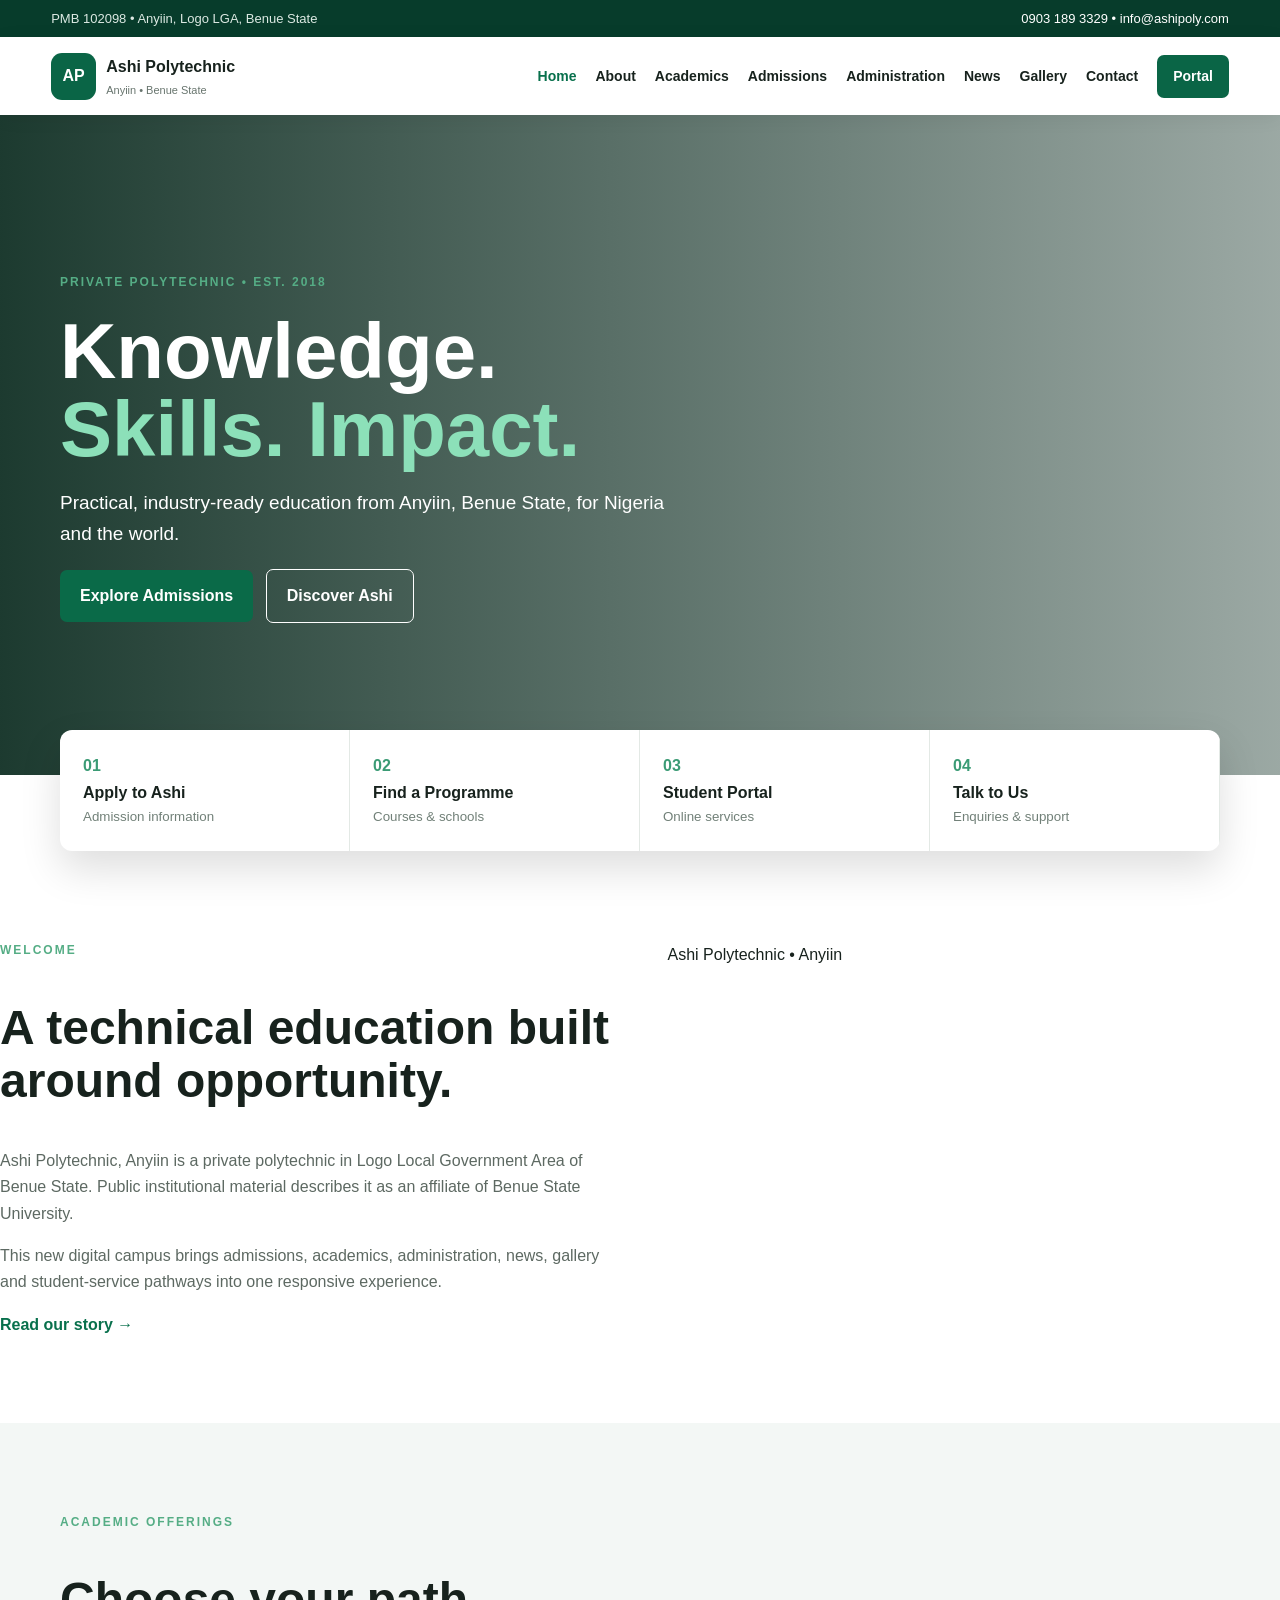
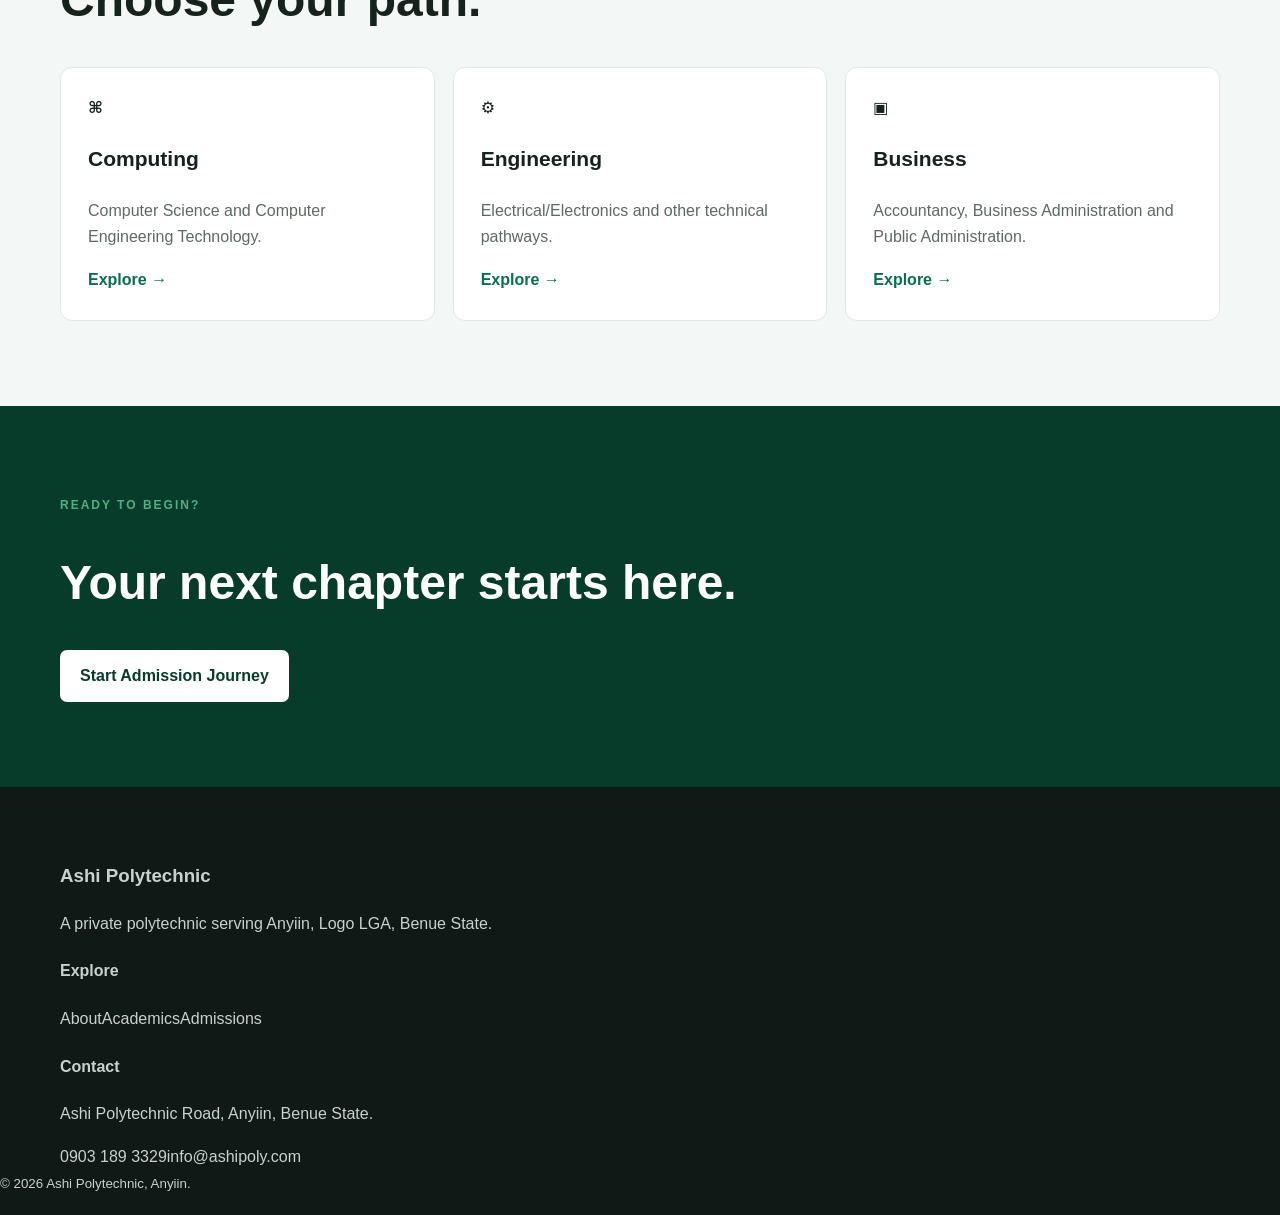
==== commit a9aadc34: "Replace Ashi Polytechnic site with modern responsive multi-page campus website" ====
--- a/index.html
+++ b/index.html
@@ -1,33 +1 @@
-<!doctype html>
-<html lang="en">
-<head>
-<meta charset="utf-8"><meta name="viewport" content="width=device-width,initial-scale=1">
-<title>Ashi Polytechnic, Anyiin | Official Digital Campus</title>
-<meta name="description" content="Ashi Polytechnic, Anyiin, Logo Local Government, Benue State — Digital Campus presentation website.">
-<link rel="stylesheet" href="styles.css">
-</head>
-<body>
-<div class="announcement"><div class="container announcement-inner"><span>ASHI POLYTECHNIC, ANYIIN · LOGO LGA · BENUE STATE</span><span>Private Polytechnic · Established 2018</span></div></div>
-<header class="navbar"><div class="container nav-inner">
-<a class="brand" href="#home"><div class="crest">AP</div><div><strong>ASHI POLYTECHNIC</strong><span>ANYIIN, BENUE STATE</span></div></a>
-<button class="menu-toggle" onclick="toggleMenu()" aria-label="Open menu">☰</button>
-<nav id="navMenu" class="nav-menu"><a href="#home">Home</a><a href="#about">About</a><a href="#academics">Academics</a><a href="#admissions">Admissions</a><a href="#campus">Campus Life</a><a href="#news">News</a><a href="#contact">Contact</a><button class="nav-login" onclick="openPortal('student')">Portal Login</button></nav>
-</div></header>
-<main>
-<section id="home" class="hero"><div class="hero-overlay"></div><div class="container hero-grid"><div class="hero-copy"><span class="eyebrow">WELCOME TO ASHI POLYTECHNIC</span><h1>Building practical minds for a changing world.</h1><p>A modern digital front door for applicants, students, staff, parents and the wider Ashi Polytechnic community.</p><div class="hero-actions"><button class="primary" onclick="showSection('admissions')">Explore Admissions</button><button class="ghost" onclick="openPortal('student')">Student Portal</button></div><div class="hero-trust"><span>● Academic Programmes</span><span>● Student Services</span><span>● Digital Campus</span></div></div><div class="hero-panel"><span class="panel-label">DIGITAL CAMPUS</span><h3>One institution. One connected experience.</h3><div class="panel-row"><b>01</b><span>Public Website</span></div><div class="panel-row"><b>02</b><span>Applicant Portal</span></div><div class="panel-row"><b>03</b><span>Student Portal</span></div><div class="panel-row"><b>04</b><span>Administration</span></div></div></div></section>
-<section class="quick container"><button onclick="openPortal('applicant')"><span class="icon">01</span><b>Applicant Portal</b><small>Apply, upload documents & check status</small></button><button onclick="openPortal('student')"><span class="icon">02</span><b>Student Portal</b><small>Registration, results, fees & clearance</small></button><button onclick="openPortal('staff')"><span class="icon">03</span><b>Staff Portal</b><small>Academic and administrative services</small></button><button onclick="openPortal('admin')"><span class="icon">04</span><b>Management</b><small>Institution-wide administration</small></button></section>
-<section class="stats"><div class="container stats-grid"><div><strong>2018</strong><span>Year established</span></div><div><strong>01</strong><span>Digital campus platform</span></div><div><strong>ND</strong><span>National Diploma pathway</span></div><div><strong>HND</strong><span>Higher National Diploma pathway</span></div></div></section>
-<section id="about" class="section"><div class="container split-intro"><div><span class="eyebrow">ABOUT ASHI POLYTECHNIC</span><h2>Where practical education meets opportunity.</h2></div><div><p class="lead">Ashi Polytechnic, Anyiin is a private polytechnic located in Anyiin, Logo Local Government Area of Benue State. The institution is listed in the Federal Ministry of Education's directory of approved private polytechnics, while NBTE directories identify the institution as established in 2018.</p><p>This presentation site is designed as the public layer of a future Digital Campus: a single ecosystem for information, admissions, students, staff and institutional administration.</p></div></div><div class="container feature-grid"><article><div class="feature-number">01</div><h3>Practical Learning</h3><p>Present programmes and departments in a clear structure that helps prospective students understand what they can study.</p></article><article><div class="feature-number">02</div><h3>Student Experience</h3><p>A future portal will bring registration, results, fees, clearance and accommodation into one secure student account.</p></article><article><div class="feature-number">03</div><h3>Institutional Excellence</h3><p>Management, registry, bursary, ICT, HODs and lecturers can operate through role-based dashboards.</p></article></div></section>
-<section id="academics" class="section dark-section"><div class="container"><div class="section-head light"><span class="eyebrow">ACADEMICS</span><h2>Schools, departments & programmes</h2><p>Programme information shown here is based on publicly available references and is intended for presentation. Management can replace it with the official academic catalogue.</p></div><div class="school-grid"><article class="school-card"><span>01</span><h3>School of Science & Technology</h3><p>Computing and science-focused programmes.</p><div class="tags"><b>Computer Science</b><b>Computer Engineering</b></div></article><article class="school-card"><span>02</span><h3>School of Engineering Technology</h3><p>Engineering and technology education.</p><div class="tags"><b>Electrical / Electronics Engineering Technology</b></div></article><article class="school-card"><span>03</span><h3>School of Business</h3><p>Business and management education.</p><div class="tags"><b>Accountancy</b></div></article></div><div class="programme-toolbar"><input id="courseSearch" oninput="filterCourses()" placeholder="Search programmes or departments..."><select id="level" onchange="filterCourses()"><option>All Levels</option><option>ND</option><option>HND</option></select></div><div id="courseList" class="course-list"></div></div></section>
-<section id="admissions" class="section admissions"><div class="container admissions-grid"><div><span class="eyebrow">ADMISSIONS</span><h2>Your next chapter starts here.</h2><p class="lead">The future admissions portal will guide applicants from account creation to application, document upload, payment, screening and admission status.</p><div class="steps"><div><b>01</b><span>Create applicant account</span></div><div><b>02</b><span>Complete application</span></div><div><b>03</b><span>Upload required documents</span></div><div><b>04</b><span>Track admission status</span></div></div><button class="primary" onclick="openPortal('applicant')">Open Applicant Portal</button></div><div class="admission-card"><span class="card-kicker">APPLICATION CENTRE</span><h3>Start a demo application</h3><label>Applicant name<input placeholder="Full name"></label><label>Email address<input type="email" placeholder="you@example.com"></label><label>Programme<select><option>Select programme</option><option>Computer Science</option><option>Computer Engineering</option><option>Electrical / Electronics Engineering Technology</option><option>Accountancy</option></select></label><button class="primary full" onclick="demoToast('Presentation demo: application captured locally. The production system will connect to the real admissions backend.')">Continue Application</button><small>No real application or payment is processed on this presentation site.</small></div></div></section>
-<section id="campus" class="section soft"><div class="container"><div class="section-head"><span class="eyebrow">CAMPUS LIFE & SERVICES</span><h2>More than a classroom.</h2></div><div class="service-grid"><article><span>ACADEMIC</span><h3>Academic Calendar</h3><p>Publish semesters, examinations, registration deadlines and institutional activities.</p></article><article><span>STUDENT</span><h3>Student Services</h3><p>Central access to clearance, accommodation, fees, results and student records.</p></article><article><span>COMMUNITY</span><h3>News & Events</h3><p>Keep students, parents, staff and prospective applicants informed.</p></article><article><span>CAREER</span><h3>Skills & Employability</h3><p>Highlight practical training, projects, industrial experience and career opportunities.</p></article></div></div></section>
-<section id="news" class="section"><div class="container"><div class="section-head row-head"><div><span class="eyebrow">LATEST FROM ASHI POLYTECHNIC</span><h2>News & announcements</h2></div><button class="outline" onclick="demoToast('The production CMS will allow authorized staff to publish news here.')">View all news</button></div><div class="news-grid"><article class="news-feature"><span class="date">INSTITUTIONAL UPDATE</span><h3>Welcome to the Digital Campus</h3><p>A proposed connected platform for Ashi Polytechnic, Anyiin — combining the public website with applicant, student, staff and administration portals.</p><button class="text-btn" onclick="demoToast('News detail pages will be powered by the production CMS.')">Read story →</button></article><article><span class="date">ACADEMICS</span><h3>Programme catalogue</h3><p>Explore the programme structure and find a course that matches your goals.</p></article><article><span class="date">STUDENTS</span><h3>Academic services</h3><p>Future student services will be accessible from a single secure portal.</p></article></div></div></section>
-<section class="section leadership"><div class="container"><div class="section-head"><span class="eyebrow">LEADERSHIP & PEOPLE</span><h2>Meet the people behind the institution.</h2><p class="muted">Official names, photographs and biographies will be populated after management supplies the approved information.</p></div><div class="people-grid"><article><div class="portrait">P</div><h3>Proprietor / Governing Leadership</h3><p>Institutional leadership</p></article><article><div class="portrait">R</div><h3>Rectorate</h3><p>Principal officers</p></article><article><div class="portrait">A</div><h3>Academic Staff</h3><p>Lecturers and researchers</p></article><article><div class="portrait">H</div><h3>Heads of Departments</h3><p>Academic departments</p></article></div></div></section>
-<section id="administration" class="section soft"><div class="container"><div class="section-head"><span class="eyebrow">DIGITAL ADMINISTRATION</span><h2>One backend. Different responsibilities.</h2><p class="muted">Every role will eventually have its own secure dashboard with permissions appropriate to its duties.</p></div><div class="admin-grid"><button onclick="openPortal('admin')"><b>Super Admin</b><small>System control & users</small></button><button onclick="openPortal('registry')"><b>Registry</b><small>Admissions & student records</small></button><button onclick="openPortal('bursary')"><b>Bursary</b><small>Fees, receipts & reports</small></button><button onclick="openPortal('hod')"><b>HOD</b><small>Department management</small></button><button onclick="openPortal('lecturer')"><b>Lecturer</b><small>Courses & result entry</small></button><button onclick="openPortal('ict')"><b>ICT</b><small>Users, roles & audit</small></button></div></div></section>
-<section class="portal-callout"><div class="container portal-callout-inner"><div><span class="eyebrow">THE NEXT PHASE</span><h2>One login. Every digital service.</h2><p>When approved, this presentation layer will become the front end for the full institutional management system.</p></div><div class="portal-buttons"><button onclick="openPortal('applicant')">Applicant</button><button onclick="openPortal('student')">Student</button><button onclick="openPortal('staff')">Staff</button><button onclick="openPortal('admin')">Management</button></div></div></section>
-<section id="contact" class="section contact"><div class="container contact-grid"><div><span class="eyebrow">CONTACT</span><h2>Ashi Polytechnic, Anyiin</h2><p>Anyiin Town, Logo Local Government Area, Benue State, Nigeria.</p><p class="contact-note">Official phone numbers, email addresses, social media and campus map can be added after management confirmation.</p></div><div class="contact-box"><span>INSTITUTION</span><strong>Ashi Polytechnic</strong><span>LOCATION</span><strong>Anyiin, Benue State</strong><span>STATUS</span><strong>Private Polytechnic</strong></div></div></section>
-</main>
-<footer><div class="container footer-grid"><div><div class="footer-brand"><div class="crest">AP</div><div><b>ASHI POLYTECHNIC</b><span>ANYIIN · BENUE STATE</span></div></div><p>A modern institutional website and Digital Campus concept.</p></div><div><b>QUICK LINKS</b><a href="#about">About</a><a href="#academics">Academics</a><a href="#admissions">Admissions</a><a href="#news">News</a></div><div><b>PORTALS</b><button onclick="openPortal('applicant')">Applicant</button><button onclick="openPortal('student')">Student</button><button onclick="openPortal('staff')">Staff</button></div></div><div class="copyright"><div class="container">© 2026 Ashi Polytechnic, Anyiin · Digital Campus Presentation</div></div></footer>
-<div id="portalModal" class="modal hidden"><div class="modal-box"><button class="close" onclick="closePortal()">×</button><span class="eyebrow">ASHI POLYTECHNIC DIGITAL CAMPUS</span><h2 id="portalTitle">Student Portal</h2><p id="portalHint">Prototype login. Production authentication will connect to the institutional backend.</p><label>Username / Matric No.<input id="loginUser" placeholder="Enter username"></label><label>Password<input type="password" placeholder="Enter password"></label><button class="primary full" onclick="loginDemo()">Sign In</button><div id="portalModules" class="portal-modules"></div></div></div><div id="toast" class="toast"></div>
-<script src="app.js"></script>
-</body></html>+<!doctype html><html lang="en"><head><meta charset="utf-8"><meta name="viewport" content="width=device-width,initial-scale=1"><title>Ashi Polytechnic | Anyiin, Benue State</title><link rel="stylesheet" href="styles.css"><script defer src="app.js"></script></head><body><header><div class="top">PMB 102098 • Anyiin, Logo LGA, Benue State <span>0903 189 3329 • info@ashipoly.com</span></div><nav><a class="logo" href="index.html"><b>AP</b>Ashi Polytechnic<small>Anyiin • Benue State</small></a><button id="menu">☰</button><div id="nav"><a class="on" href="index.html">Home</a><a href="about.html">About</a><a href="academics.html">Academics</a><a href="admissions.html">Admissions</a><a href="administration.html">Administration</a><a href="news.html">News</a><a href="gallery.html">Gallery</a><a href="contact.html">Contact</a><a class="portal" href="portal.html">Portal</a></div></nav></header><main><section class="hero"><div><i>PRIVATE POLYTECHNIC • EST. 2018</i><h1>Knowledge.<br><em>Skills. Impact.</em></h1><p>Practical, industry-ready education from Anyiin, Benue State, for Nigeria and the world.</p><a class="btn" href="admissions.html">Explore Admissions</a> <a class="btn ghost" href="about.html">Discover Ashi</a></div></section><section class="quick"><a href="admissions.html"><b>01</b><strong>Apply to Ashi</strong><small>Admission information</small></a><a href="academics.html"><b>02</b><strong>Find a Programme</strong><small>Courses & schools</small></a><a href="portal.html"><b>03</b><strong>Student Portal</strong><small>Online services</small></a><a href="contact.html"><b>04</b><strong>Talk to Us</strong><small>Enquiries & support</small></a></section><section class="section split"><div><i>WELCOME</i><h2>A technical education built around opportunity.</h2><p>Ashi Polytechnic, Anyiin is a private polytechnic in Logo Local Government Area of Benue State. Public institutional material describes it as an affiliate of Benue State University.</p><p>This new digital campus brings admissions, academics, administration, news, gallery and student-service pathways into one responsive experience.</p><a class="link" href="about.html">Read our story →</a></div><div class="photo campus"><span>Ashi Polytechnic • Anyiin</span></div></section><section class="section gray"><div class="wrap"><i>ACADEMIC OFFERINGS</i><h2>Choose your path.</h2><div class="cards"><article><b>⌘</b><h3>Computing</h3><p>Computer Science and Computer Engineering Technology.</p><a href="academics.html#computing">Explore →</a></article><article><b>⚙</b><h3>Engineering</h3><p>Electrical/Electronics and other technical pathways.</p><a href="academics.html#engineering">Explore →</a></article><article><b>▣</b><h3>Business</h3><p>Accountancy, Business Administration and Public Administration.</p><a href="academics.html#business">Explore →</a></article></div></div></section><section class="section dark"><div class="wrap"><i>READY TO BEGIN?</i><h2>Your next chapter starts here.</h2><a class="btn light" href="admissions.html">Start Admission Journey</a></div></section></main><footer><div class="wrap"><div><h3>Ashi Polytechnic</h3><p>A private polytechnic serving Anyiin, Logo LGA, Benue State.</p></div><div><h4>Explore</h4><a href="about.html">About</a><a href="academics.html">Academics</a><a href="admissions.html">Admissions</a></div><div><h4>Contact</h4><p>Ashi Polytechnic Road, Anyiin, Benue State.</p><a href="tel:+2349031893329">0903 189 3329</a><a href="mailto:info@ashipoly.com">info@ashipoly.com</a></div></div><small>© <span data-year></span> Ashi Polytechnic, Anyiin.</small></footer></body></html>
--- a/styles.css
+++ b/styles.css
@@ -1 +1 @@
-:root{--navy:#09243b;--blue:#0b5cab;--gold:#d7a62a;--ink:#17212b;--muted:#64748b;--bg:#f6f8fb;--white:#fff;--line:#e5eaf0}*{box-sizing:border-box}html{scroll-behavior:smooth}body{margin:0;font-family:Inter,Segoe UI,Arial,sans-serif;color:var(--ink);background:var(--white);line-height:1.6}a{text-decoration:none;color:inherit}.container{width:min(1180px,92%);margin:auto}.topbar{height:42px;background:var(--navy);color:#fff}.topbar-inner{height:100%;display:flex;align-items:center;justify-content:space-between;padding:0 4%}.brand-mini{font-weight:900;letter-spacing:1px}.top-links{display:flex;gap:22px;align-items:center;font-size:13px}.login-btn,.primary,.secondary,.cards button,.admin-grid button{border:0;border-radius:7px;padding:10px 17px;font-weight:700;cursor:pointer}.login-btn,.primary{background:var(--gold);color:#17212b}.navbar{background:#fff;border-bottom:1px solid var(--line);position:sticky;top:0;z-index:10}.nav-inner{display:flex;align-items:center;justify-content:space-between;min-height:78px}.brand{display:flex;gap:12px;align-items:center}.brand strong{display:block;color:var(--navy);font-size:14px}.brand span{display:block;color:var(--muted);font-size:12px}.crest{width:45px;height:45px;border:2px solid var(--gold);display:grid;place-items:center;font-weight:900;color:var(--navy);border-radius:50%}.nav-menu{display:flex;gap:20px;font-size:13px;font-weight:600}.nav-menu a:hover{color:var(--blue)}.menu-toggle{display:none}.hero{background:linear-gradient(115deg,#09243b,#0b5cab);color:#fff;padding:90px 0}.hero-grid{display:grid;grid-template-columns:1.4fr .8fr;gap:70px;align-items:center}.eyebrow{font-size:11px;font-weight:900;letter-spacing:2px;color:var(--gold)}h1{font-size:clamp(40px,5vw,67px);line-height:1.04;margin:14px 0 20px}h2{font-size:36px;line-height:1.15;margin:10px 0 25px}h3{margin-top:0}.hero p{max-width:650px;color:#dce9f5;font-size:18px}.hero-actions{display:flex;gap:12px;margin-top:28px}.secondary{background:transparent;border:1px solid #b9d0e4;color:#fff}.secondary.dark{color:var(--navy);border-color:var(--navy)}.hero-card{background:rgba(255,255,255,.1);border:1px solid rgba(255,255,255,.2);border-radius:16px;padding:25px}.hero-card-head{font-size:20px;font-weight:800;margin-bottom:20px}.stat-grid{display:grid;grid-template-columns:1fr 1fr;gap:1px;background:rgba(255,255,255,.15)}.stat-grid div{padding:25px 16px;background:rgba(0,0,0,.08)}.stat-grid b{display:block;font-size:25px;color:var(--gold)}.stat-grid span{font-size:12px}.quick{display:grid;grid-template-columns:repeat(4,1fr);gap:14px;margin-top:-35px;position:relative}.quick button{text-align:left;background:#fff;border:1px solid var(--line);padding:20px;border-radius:10px;box-shadow:0 8px 24px rgba(0,0,0,.06);cursor:pointer}.quick b,.quick span{display:block}.quick span{font-size:12px;color:var(--muted);margin-top:4px}.section{padding:90px 0}.alt{background:var(--bg)}.section-head{margin-bottom:35px}.muted{color:var(--muted)}.cards{display:grid;gap:18px}.cards.three{grid-template-columns:repeat(3,1fr)}.cards article{border:1px solid var(--line);border-radius:12px;padding:25px;background:#fff}.cards button{background:#eef5fb;color:var(--blue);margin-top:12px}.search-row{display:flex;gap:10px;margin-bottom:20px}.search-row input,.search-row select,label input,label select{width:100%;padding:13px;border:1px solid #d7dee7;border-radius:7px;background:#fff}.course-list{display:grid;grid-template-columns:repeat(3,1fr);gap:15px}.course{border:1px solid var(--line);padding:20px;border-radius:10px}.course small,.date{color:var(--blue);font-weight:800;font-size:11px}.split{display:grid;grid-template-columns:1fr 1fr;gap:60px;align-items:start}.application-card{background:#fff;border:1px solid var(--line);border-radius:12px;padding:25px;box-shadow:0 8px 25px rgba(0,0,0,.04)}label{display:block;font-size:12px;font-weight:800;margin-bottom:14px}label input,label select{display:block;margin-top:6px}.full{width:100%}.staff-grid,.admin-grid{display:grid;grid-template-columns:repeat(3,1fr);gap:15px}.staff-card{display:flex;align-items:center;gap:15px;padding:20px;border:1px solid var(--line);border-radius:10px}.avatar{width:46px;height:46px;border-radius:50%;background:#eaf2f9;color:var(--blue);display:grid;place-items:center;font-weight:900}.staff-card b,.staff-card span{display:block}.staff-card span{font-size:12px;color:var(--muted)}.admin-grid button{text-align:left;background:#fff;border:1px solid var(--line);min-height:75px}.contact{background:var(--navy);color:#fff}.contact p{color:#cbd9e5;max-width:700px}footer{background:#061a2a;color:#b8c7d4;padding:25px 0}.footer-inner{display:flex;justify-content:space-between}.footer-inner b,.footer-inner span{display:block}.footer-inner b{color:#fff}.footer-inner span{font-size:12px}.modal{position:fixed;inset:0;background:rgba(3,14,24,.65);z-index:100;display:grid;place-items:center;padding:20px}.hidden{display:none}.modal-box{width:min(500px,100%);background:#fff;border-radius:15px;padding:30px;position:relative}.close{position:absolute;right:15px;top:10px;border:0;background:none;font-size:28px;cursor:pointer}.portal-modules{display:grid;grid-template-columns:1fr 1fr;gap:8px;margin-top:18px}.portal-modules div{padding:10px;background:var(--bg);border-radius:6px;font-size:12px}.toast{position:fixed;right:20px;bottom:20px;background:var(--navy);color:#fff;padding:13px 18px;border-radius:8px;transform:translateY(100px);transition:.25s;z-index:200}.toast.show{transform:translateY(0)}@media(max-width:850px){.nav-menu{display:none}.menu-toggle{display:block;border:0;background:none;font-size:24px}.nav-menu.open{display:flex;position:absolute;top:78px;left:0;right:0;background:#fff;padding:20px;flex-direction:column;border-bottom:1px solid var(--line)}.nav-menu a{padding:7px 0}.top-links>a{display:none}.hero-grid,.split{grid-template-columns:1fr}.quick{grid-template-columns:1fr 1fr}.cards.three,.course-list,.staff-grid,.admin-grid{grid-template-columns:1fr}.hero{padding:60px 0}.section{padding:60px 0}.footer-inner{display:block}.footer-inner>span{margin-top:10px}}+*{box-sizing:border-box}body{margin:0;font-family:Arial,system-ui,sans-serif;color:#17221d;line-height:1.65}a{text-decoration:none;color:inherit}.wrap{width:min(1160px,92%);margin:auto}.top{background:#073c2b;color:#dce9e3;padding:8px 4%;font-size:13px}.top span{float:right;color:#fff}nav{height:78px;display:flex;align-items:center;justify-content:space-between;gap:20px;padding:0 4%;background:#fff;position:sticky;top:0;z-index:20;box-shadow:0 3px 18px #0001}.logo{font-weight:800;display:grid;grid-template-columns:45px auto;column-gap:10px;align-items:center}.logo b{grid-row:span 2;background:#0a6546;color:#fff;border-radius:11px;padding:10px;text-align:center}.logo small{font-size:11px;color:#68756e;font-weight:500}#nav{display:flex;gap:19px;align-items:center;font-size:14px;font-weight:700}#nav a.on{color:#08704c}.portal{background:#0a6546;color:#fff!important;padding:10px 16px;border-radius:7px}#menu{display:none;background:none;border:0;font-size:25px}.hero{min-height:660px;background:linear-gradient(90deg,#06271be8,#06271b66),url('https://images.unsplash.com/photo-1562774053-701939374585?auto=format&fit=crop&w=1800&q=85') center/cover;display:flex;align-items:center;color:#fff}.hero>div{width:min(1160px,92%);margin:auto}.hero i,.page i,section i{font-style:normal;font-size:12px;font-weight:800;letter-spacing:2px;color:#55ad85}.hero h1{font-size:clamp(48px,7vw,78px);line-height:1;margin:18px 0}.hero em{color:#8ce0b9;font-style:normal}.hero p{font-size:19px;max-width:620px}.btn{display:inline-block;background:#0a6a48;color:#fff;border:0;border-radius:7px;padding:13px 20px;font-weight:800;cursor:pointer}.ghost{background:transparent;border:1px solid #fff;margin-left:8px}.light{background:#fff;color:#073c2b}.darkbtn{background:#17221d}.quick{width:min(1160px,92%);margin:-45px auto 0;position:relative;z-index:3;background:#fff;display:grid;grid-template-columns:repeat(4,1fr);box-shadow:0 18px 40px #0002;border-radius:12px;overflow:hidden}.quick a{padding:23px;border-right:1px solid #e3e9e5}.quick b{display:block;color:#3b9b75}.quick strong,.quick small{display:block}.quick small{color:#718078}.section{padding:85px 0}.gray{background:#f3f7f5}.dark{background:#073c2b;color:#fff}.split{display:grid;grid-template-columns:1fr 1fr;gap:55px;align-items:center}.section h2{font-size:clamp(30px,4vw,48px);line-height:1.1}.section p{color:#5d6962}.photo{min-height:390px;border-radius:17px;background-size:cover;background-position:center}.campus{background-image:url('https://images.unsplash.com/photo-1541339907198-e08756dedf3f?auto=format&fit=crop&w=1400&q=85')}.building{background-image:url('https://images.unsplash.com/photo-1564981797816-1043664bf78d?auto=format&fit=crop&w=1400&q=85')}.leader{background-image:url('https://images.unsplash.com/photo-1551836022-d5d88e9218df?auto=format&fit=crop&w=1200&q=85')}.cards{display:grid;grid-template-columns:repeat(3,1fr);gap:18px}.cards article,.programs article,.contactcards article,.portalgrid a{background:#fff;border:1px solid #e0e8e3;border-radius:12px;padding:27px}.cards h3,.programs h3{font-size:21px}.cards a,.link{color:#08704c;font-weight:800}.notice{background:#eef5f1;border-left:4px solid #0a6a48;padding:18px;margin:14px 0}.page{background:#073c2b;color:#fff;padding:80px 0}.page h1{font-size:clamp(42px,6vw,68px);line-height:1.05;margin:10px 0}.page p{color:#d0ddd7;font-size:18px}.programs{display:grid;grid-template-columns:repeat(3,1fr);gap:17px;margin-top:22px}.programs article b,.news small,.contactcards small{font-size:10px;letter-spacing:1.5px;color:#3b9b75}.search{width:100%;padding:15px;border:1px solid #ccd7d1;border-radius:8px;font-size:16px}.formbox{background:#f3f7f5;padding:30px;border-radius:14px}.formbox label,form label{display:block;font-weight:700;font-size:13px;margin:12px 0}.formbox input,.formbox select,.formbox textarea,form input,form textarea{display:block;width:100%;padding:12px;border:1px solid #cdd8d2;border-radius:7px;margin-top:5px;font:inherit}.steps{display:grid;grid-template-columns:repeat(4,1fr);gap:18px}.steps b{color:#0a6a48;font-size:24px}.news{max-width:950px}.news article{display:grid;grid-template-columns:110px 1fr;gap:25px;padding:30px 0;border-bottom:1px solid #dde5e0}.gallery{display:grid;grid-template-columns:repeat(3,1fr);gap:17px}.g{height:280px;border:0;border-radius:13px;background-size:cover;background-position:center;color:#fff;font-size:19px;font-weight:800;text-align:left;padding:20px;display:flex;align-items:end;cursor:pointer;background-color:#123}.g:after{content:""}.g.campus{background-image:url('https://images.unsplash.com/photo-1541339907198-e08756dedf3f?auto=format&fit=crop&w=1400&q=85')}.g.building{background-image:url('https://images.unsplash.com/photo-1564981797816-1043664bf78d?auto=format&fit=crop&w=1400&q=85')}.g.lab{background-image:url('https://images.unsplash.com/photo-1582719478250-c89cae4dc85b?auto=format&fit=crop&w=1400&q=85')}.g.students{background-image:url('https://images.unsplash.com/photo-1523240795612-9a054b0db644?auto=format&fit=crop&w=1400&q=85')}.g.library{background-image:url('https://images.unsplash.com/photo-1521587760476-6c12a4b040da?auto=format&fit=crop&w=1400&q=85')}.g.event{background-image:url('https://images.unsplash.com/photo-1515169067868-5387ec356754?auto=format&fit=crop&w=1400&q=85')}.video{height:340px;border-radius:15px;background:#0b3b2b;display:grid;place-items:center;color:#fff;font-size:40px}.video b{font-size:15px;margin-top:-100px}.contactcards{display:grid;grid-template-columns:repeat(3,1fr);gap:18px}.portalgrid{display:grid;grid-template-columns:repeat(2,1fr);gap:18px}.portalgrid a{transition:.2s}.portalgrid a:hover{transform:translateY(-4px);box-shadow:0 15px 35px #0001}.narrow{max-width:800px}footer{background:#101916;color:#c8d2cd;padding:55px 0 18px}.footer,.footer .wrap{display:grid}.footer{grid-template-columns:1.5fr 1fr 1fr;gap:40px}.footer a{display:block;color:#aebbb5;margin:6px 0}.footer small{display:block;margin-top:35px;border-top:1px solid #ffffff15;padding-top:15px;color:#7e8b85}@media(max-width:900px){#menu{display:block}#nav{display:none;position:absolute;top:78px;left:0;right:0;background:#fff;padding:20px;flex-direction:column;align-items:stretch}.open{display:flex!important}.quick,.cards,.programs,.gallery,.contactcards,.portalgrid,.steps,.split{grid-template-columns:1fr 1fr}.hero{min-height:620px}.footer{grid-template-columns:1fr 1fr}}@media(max-width:600px){.top{display:none}nav{height:70px}.quick,.cards,.programs,.gallery,.contactcards,.portalgrid,.steps,.split,.footer{grid-template-columns:1fr}.hero{min-height:670px}.hero h1{font-size:50px}.ghost{margin:10px 0 0}.section{padding:65px 0}.photo{min-height:290px}.news article{grid-template-columns:70px 1fr}.page{padding:65px 0}}
